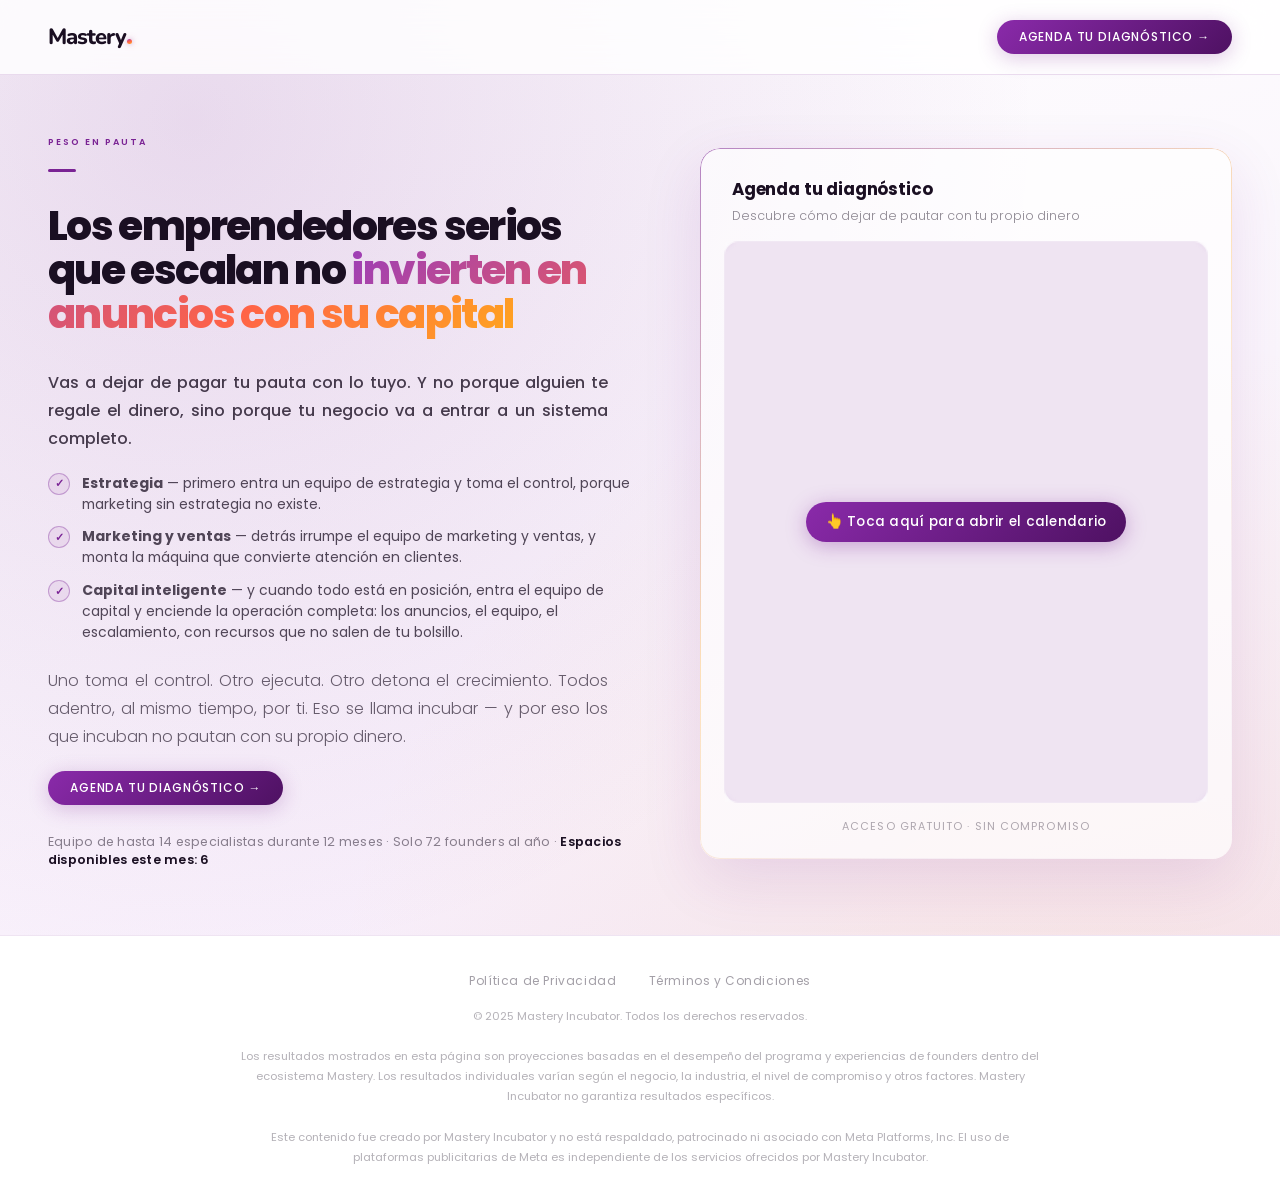
==== index.html @ 6417e8e3 "Update index.html" ====
<!DOCTYPE html>
<html lang="es">
<head>
<meta charset="UTF-8">
<meta name="viewport" content="width=device-width, initial-scale=1.0">
<title>Mastery — Peso en Pauta</title>
     <!-- Google tag (gtag.js) -->
<script async src="https://www.googletagmanager.com/gtag/js?id=G-36HXTD6HX4"></script>
<script>
  window.dataLayer = window.dataLayer || [];
  function gtag(){dataLayer.push(arguments);}
  gtag('js', new Date());

  gtag('config', 'G-36HXTD6HX4');
</script>
<link href="https://fonts.googleapis.com/css2?family=Nunito:wght@800;900&family=Poppins:wght@300;400;500;600;700;800&display=swap" rel="stylesheet">

<!-- ══════════════════════════════════════
     META PIXEL — solo instalado, SIN eventos en código.
     Todos los eventos (PageView, ViewContent, Subscribe, Lead)
     se configuran manualmente en Events Manager.
══════════════════════════════════════ -->
<script>
!function(f,b,e,v,n,t,s){if(f.fbq)return;n=f.fbq=function(){n.callMethod?
n.callMethod.apply(n,arguments):n.queue.push(arguments)};if(!f._fbq)f._fbq=n;
n.push=n;n.loaded=!0;n.version='2.0';n.queue=[];t=b.createElement(e);t.async=!0;
t.src=v;s=b.getElementsByTagName(e)[0];s.parentNode.insertBefore(t,s)}(window,
document,'script','https://connect.facebook.net/en_US/fbevents.js');
fbq('init', '1903630753673137');
// Sin eventos disparados desde código — se configuran manualmente en Events Manager
</script>
<!-- FIN META PIXEL -->

<style>
* { box-sizing: border-box; margin: 0; padding: 0; }

:root {
  --dark:   #1a0f22;
  --orchid: #7A2394;
  --orchid-hi: #9b3eb8;
  --amber:  #FFA51F;
  --tomato: #FF6347;
  --white:  #ffffff;
}

html { scroll-behavior: smooth; }

body {
  font-family: 'Poppins', -apple-system, Arial, sans-serif;
  background:
    radial-gradient(ellipse at 15% 10%, rgba(122,35,148,0.16) 0%, transparent 55%),
    radial-gradient(ellipse at 85% 90%, rgba(255,165,31,0.10) 0%, transparent 50%),
    linear-gradient(165deg, #ffffff 0%, #faf5fc 45%, #f3e3f8 100%);
  color: var(--dark);
  min-height: 100vh;
  overflow-x: hidden;
}

/* ── LOGO ── */
.logo {
  display: inline-flex; align-items: baseline;
  font-family: 'Nunito', 'Arial Black', sans-serif;
  font-weight: 800; font-size: 22px; letter-spacing: -0.045em;
  color: var(--dark); text-decoration: none; line-height: 1;
}
.logo-dot {
  display: inline-block; width: 5px; height: 5px; border-radius: 50%;
  background: linear-gradient(160deg, var(--orchid-hi) 0%, var(--tomato) 50%, var(--amber) 100%);
  margin-left: 1px; margin-bottom: 2px; flex-shrink: 0;
  box-shadow: 0 0 5px rgba(122,35,148,0.4), 0 0 10px rgba(255,99,71,0.2);
}

/* ── NAV ── */
.nav {
  position: fixed; top: 0; left: 0; right: 0; z-index: 100;
  display: flex; justify-content: space-between; align-items: center;
  padding: 1.25rem 3rem;
  background: rgba(255,255,255,0.82);
  backdrop-filter: blur(24px); -webkit-backdrop-filter: blur(24px);
  border-bottom: 0.5px solid rgba(122,35,148,0.15);
}
.nav-cta {
  font-size: 12px; font-weight: 500; letter-spacing: 0.07em;
  text-transform: uppercase; color: white; text-decoration: none;
  background: linear-gradient(135deg, #8a2aaa, #4e1162);
  padding: 8px 22px; border-radius: 20px; transition: all 0.3s ease;
  box-shadow: 0 4px 20px rgba(122,35,148,0.25); white-space: nowrap;
}
.nav-cta:hover { transform: translateY(-1px); box-shadow: 0 8px 30px rgba(122,35,148,0.4); }

/* ── MAIN SPLIT ── */
main {
  min-height: 100vh;
  display: flex; align-items: center;
  padding: 8.5rem 3rem 4rem;
}
.split {
  max-width: 1240px; margin: 0 auto; width: 100%;
  display: grid; grid-template-columns: 1.05fr 0.95fr; gap: 4rem; align-items: center;
}

/* ── TYPE ── */
.eyebrow {
  font-size: 9px; font-weight: 600; letter-spacing: 0.22em;
  text-transform: uppercase; color: var(--orchid); margin-bottom: 1.25rem;
}
.accent-line { width: 28px; height: 3px; background: var(--orchid); border-radius: 2px; margin-bottom: 2rem; }
.headline-split {
  font-family: 'Poppins', sans-serif;
  font-size: clamp(1.9rem, 3.2vw, 3.2rem); font-weight: 800;
  line-height: 1.08; letter-spacing: -0.04em; margin-bottom: 2rem;
  color: var(--dark);
}
.grad-text {
  background: linear-gradient(135deg, var(--orchid-hi), var(--tomato) 60%, var(--amber));
  -webkit-background-clip: text; -webkit-text-fill-color: transparent; background-clip: text;
}

/* ── POEMA ── */
.subtext {
  font-size: 1rem; font-weight: 300; line-height: 1.75; max-width: 560px;
  color: rgba(26,15,34,0.65); margin-bottom: 1.25rem;
  text-align: justify; text-justify: inter-word;
}

/* ── CHECK LIST ── */
.check-row { display: flex; align-items: flex-start; gap: 12px; margin-bottom: 12px; font-size: 0.87rem; line-height: 1.5; color: rgba(26,15,34,0.75); }
.check-icon {
  width: 22px; height: 22px; border-radius: 50%; flex-shrink: 0;
  border: 1.5px solid rgba(122,35,148,0.35); color: var(--orchid);
  display: flex; align-items: center; justify-content: center;
  font-size: 11px; font-weight: 700; background: rgba(122,35,148,0.07);
}
.checks { margin-bottom: 1.5rem; }

.scarcity {
  display: inline-block; margin-top: 0.5rem;
  font-size: 0.78rem; color: rgba(26,15,34,0.5); letter-spacing: 0.02em;
}
.scarcity strong { color: var(--dark); font-weight: 600; }

/* ── CALENDAR CARD ── */
.calendar-col { position: relative; }
.calendar-card {
  position: relative; border-radius: 20px; padding: 1.5rem;
  background: rgba(255,255,255,0.65); overflow: hidden;
  box-shadow: 0 20px 60px rgba(122,35,148,0.12);
}
.calendar-card::before {
  content: ''; position: absolute; inset: 0; border-radius: 20px; padding: 1px;
  background: linear-gradient(140deg, rgba(122,35,148,0.55) 0%, rgba(255,165,31,0.3) 45%, rgba(122,35,148,0.05) 75%, transparent 100%);
  -webkit-mask: linear-gradient(#fff 0 0) content-box, linear-gradient(#fff 0 0);
  mask: linear-gradient(#fff 0 0) content-box, linear-gradient(#fff 0 0);
  -webkit-mask-composite: xor; mask-composite: exclude; pointer-events: none;
}
.calendar-head { padding: 0.25rem 0.5rem 1rem; }
.calendar-title { font-size: 1.05rem; font-weight: 700; letter-spacing: -0.01em; margin-bottom: 0.3rem; color: var(--dark); }
.calendar-sub { font-size: 0.78rem; font-weight: 300; color: rgba(26,15,34,0.5); }
.calendar-embed {
  background: #ffffff; border-radius: 14px; overflow: hidden; min-height: 560px;
  position: relative; border: 1px solid rgba(122,35,148,0.1);
}
.calendar-embed iframe { display: block; width: 100%; min-height: 560px; border: none; }
.calendar-overlay {
  position: absolute; inset: 0; z-index: 5; cursor: pointer;
  background: rgba(122,35,148,0.12); backdrop-filter: blur(2px);
  display: flex; align-items: center; justify-content: center; text-align: center; padding: 2rem;
  transition: opacity 0.3s ease;
}
.calendar-overlay span {
  color: #fff; font-size: 0.85rem; font-weight: 500; letter-spacing: 0.02em;
  background: linear-gradient(135deg, #8a2aaa, #4e1162); padding: 10px 20px; border-radius: 20px;
  box-shadow: 0 4px 20px rgba(122,35,148,0.35);
}
.calendar-fine {
  text-align: center; font-size: 0.68rem; letter-spacing: 0.1em; text-transform: uppercase;
  color: rgba(26,15,34,0.35); margin-top: 1rem;
}

/* ── REVEAL-IN ── */
@keyframes fadeUp { from{opacity:0;transform:translateY(28px)} to{opacity:1;transform:translateY(0)} }
.hero-el { opacity:0; animation: fadeUp 0.8s ease forwards; }
.hero-el:nth-child(1){animation-delay:0.15s}
.hero-el:nth-child(2){animation-delay:0.28s}
.hero-el:nth-child(3){animation-delay:0.4s}
.calendar-col { opacity:0; animation: fadeUp 0.9s ease forwards; animation-delay: 0.5s; }

/* ── FOOTER ── */
.footer { background: #ffffff; padding: 2.25rem 3rem; border-top: 0.5px solid rgba(122,35,148,0.12); }
.footer-links { display: flex; justify-content: center; gap: 2rem; margin-bottom: 1rem; flex-wrap: wrap; }
.footer-links a { font-size: 0.75rem; color: rgba(26,15,34,0.4); text-decoration: none; letter-spacing: 0.05em; }
.footer-links a:hover { color: rgba(26,15,34,0.7); }
.footer-text { max-width: 800px; margin: 0 auto; font-size: 0.7rem; line-height: 1.8; color: rgba(26,15,34,0.32); text-align: center; }

/* ── RESPONSIVE ── */
@media (max-width: 980px) {
  .split { grid-template-columns: 1fr; gap: 2.5rem; }
  main { padding: 7rem 1.5rem 3rem; }
}
@media (max-width: 480px) {
  .nav { padding: 1rem 1.25rem; }
  .nav-cta { font-size: 11px; padding: 7px 14px; }
  .calendar-card { padding: 1rem; }
  .calendar-embed, .calendar-embed iframe { min-height: 620px; }
  .footer { padding: 2rem 1.25rem; }
}
</style>
</head>
<body>

<!-- ══════════════════════════════════════
     DETECTOR DE NAVEGADOR INTERNO (Facebook/Instagram)
══════════════════════════════════════ -->
<script>
(function () {
  var ua = navigator.userAgent || navigator.vendor || window.opera || '';
  var esNavegadorInterno = /FBAN|FBAV|Instagram|FB_IAB|FBIOS|Line\//i.test(ua);
  if (!esNavegadorInterno) return;

  var esAndroid = /Android/i.test(ua);
  var yaIntento = /forcedBrowser=1/.test(window.location.search);

  if (esAndroid && !yaIntento) {
    var destino = window.location.href + (window.location.href.indexOf('?') > -1 ? '&' : '?') + 'forcedBrowser=1';
    var intentUrl = 'intent://' + destino.replace(/^https?:\/\//, '') + '#Intent;scheme=https;package=com.android.chrome;end';
    window.location.href = intentUrl;
    return;
  }

  var banner = document.createElement('div');
  banner.style.cssText = 'position:fixed;top:0;left:0;right:0;z-index:99999;background:linear-gradient(135deg,#8a2aaa,#4e1162);color:#fff;font-family:Poppins,Arial,sans-serif;font-size:12.5px;padding:10px 16px;text-align:center;box-shadow:0 2px 10px rgba(0,0,0,0.3);';
  banner.innerHTML = '⚠️ Para agendar sin problemas, toca <strong>⋮ / ⋯</strong> arriba y elige <strong>"Abrir en el navegador"</strong>&nbsp;&nbsp;<span style="cursor:pointer;opacity:0.85;" onclick="this.parentElement.remove(); document.querySelector(\'.nav\').style.top=\'0\';">✕</span>';
  document.body.insertBefore(banner, document.body.firstChild);

  var nav = document.querySelector('.nav');
  if (nav) nav.style.top = '40px';
})();
</script>

<!-- NAV -->
<nav class="nav">
  <a class="logo" href="#"><span>Mastery</span><span class="logo-dot"></span></a>
  <a href="#calendario" class="nav-cta">Agenda tu diagnóstico →</a>
</nav>

<!-- SECCIÓN ÚNICA: HERO + CALENDARIO -->
<main>
  <div class="split">

    <!-- COLUMNA IZQUIERDA: COPY -->
    <div class="content-col">
      <div class="eyebrow hero-el">Peso en pauta</div>
      <div class="accent-line hero-el"></div>
      <h1 class="headline-split hero-el">Los emprendedores serios que escalan no <span class="grad-text">invierten en anuncios con su capital</span></h1>

      <p class="subtext hero-el" style="font-weight:500; color:rgba(26,15,34,0.8);">Vas a dejar de pagar tu pauta con lo tuyo. Y no porque alguien te regale el dinero, sino porque tu negocio va a entrar a un sistema completo.</p>

      <div class="checks hero-el">
        <div class="check-row"><span class="check-icon">✓</span><span><strong>Estrategia</strong> — primero entra un equipo de estrategia y toma el control, porque marketing sin estrategia no existe.</span></div>
        <div class="check-row"><span class="check-icon">✓</span><span><strong>Marketing y ventas</strong> — detrás irrumpe el equipo de marketing y ventas, y monta la máquina que convierte atención en clientes.</span></div>
        <div class="check-row"><span class="check-icon">✓</span><span><strong>Capital inteligente</strong> — y cuando todo está en posición, entra el equipo de capital y enciende la operación completa: los anuncios, el equipo, el escalamiento, con recursos que no salen de tu bolsillo.</span></div>
      </div>

      <p class="subtext hero-el">Uno toma el control. Otro ejecuta. Otro detona el crecimiento. Todos adentro, al mismo tiempo, por ti. Eso se llama incubar — y por eso los que incuban no pautan con su propio dinero.</p>

      <a href="#calendario" class="nav-cta hero-el" style="display:inline-block; margin-bottom:1.25rem;">Agenda tu diagnóstico →</a>

      <div class="scarcity hero-el">Equipo de hasta 14 especialistas durante 12 meses · Solo 72 founders al año · <strong>Espacios disponibles este mes: 6</strong></div>
    </div>

    <!-- COLUMNA DERECHA: CALENDARIO -->
    <div class="calendar-col" id="calendario">
      <div class="calendar-card">
        <div class="calendar-head">
          <div class="calendar-title">Agenda tu diagnóstico</div>
          <div class="calendar-sub">Descubre cómo dejar de pautar con tu propio dinero</div>
        </div>
        <div class="calendar-embed">
          <div class="calendar-overlay" id="calendarOverlay"><span>👆 Toca aquí para abrir el calendario</span></div>
          <iframe src="https://api.leadconnectorhq.com/widget/booking/lE5guBdGXg5oZNKlKvb8" style="width: 100%;border:none;overflow: hidden;" scrolling="no" id="lE5guBdGXg5oZNKlKvb8_1784566352165"></iframe>
        </div>
        <div class="calendar-fine">Acceso gratuito · Sin compromiso</div>
      </div>
    </div>

  </div>
</main>

<!-- FOOTER LEGAL -->
<footer class="footer">
  <div class="footer-links">
    <a href="https://www.incmastery.com" target="_blank">Política de Privacidad</a>
    <a href="https://www.incmastery.com" target="_blank">Términos y Condiciones</a>
  </div>
  <div class="footer-text">
    <p>© 2025 Mastery Incubator. Todos los derechos reservados.</p><br>
    <p>Los resultados mostrados en esta página son proyecciones basadas en el desempeño del programa y experiencias de founders dentro del ecosistema Mastery. Los resultados individuales varían según el negocio, la industria, el nivel de compromiso y otros factores. Mastery Incubator no garantiza resultados específicos.</p><br>
    <p>Este contenido fue creado por Mastery Incubator y no está respaldado, patrocinado ni asociado con Meta Platforms, Inc. El uso de plataformas publicitarias de Meta es independiente de los servicios ofrecidos por Mastery Incubator.</p>
  </div>
</footer>

<script src="https://link.msgsndr.com/js/form_embed.js" type="text/javascript"></script>

<!-- ══════════════════════════════════════
     URL → #calendario-tocado AL TOCAR EL OVERLAY
     Blindado contra doble disparo — el overlay se desactiva
     de inmediato y desaparece tras el primer toque, dejando
     el calendario 100% usable con normalidad.
══════════════════════════════════════ -->
<script>
(function () {
  var overlay = document.getElementById('calendarOverlay');
  var yaDisparado = false;

  overlay.addEventListener('click', function () {
    if (yaDisparado) return;
    yaDisparado = true;

    overlay.style.pointerEvents = 'none';
    history.pushState(null, '', window.location.pathname + window.location.search + '#calendario-tocado');

    overlay.style.opacity = '0';
    setTimeout(function () { overlay.remove(); }, 250);
  });
})();
</script>

</body>
</html>
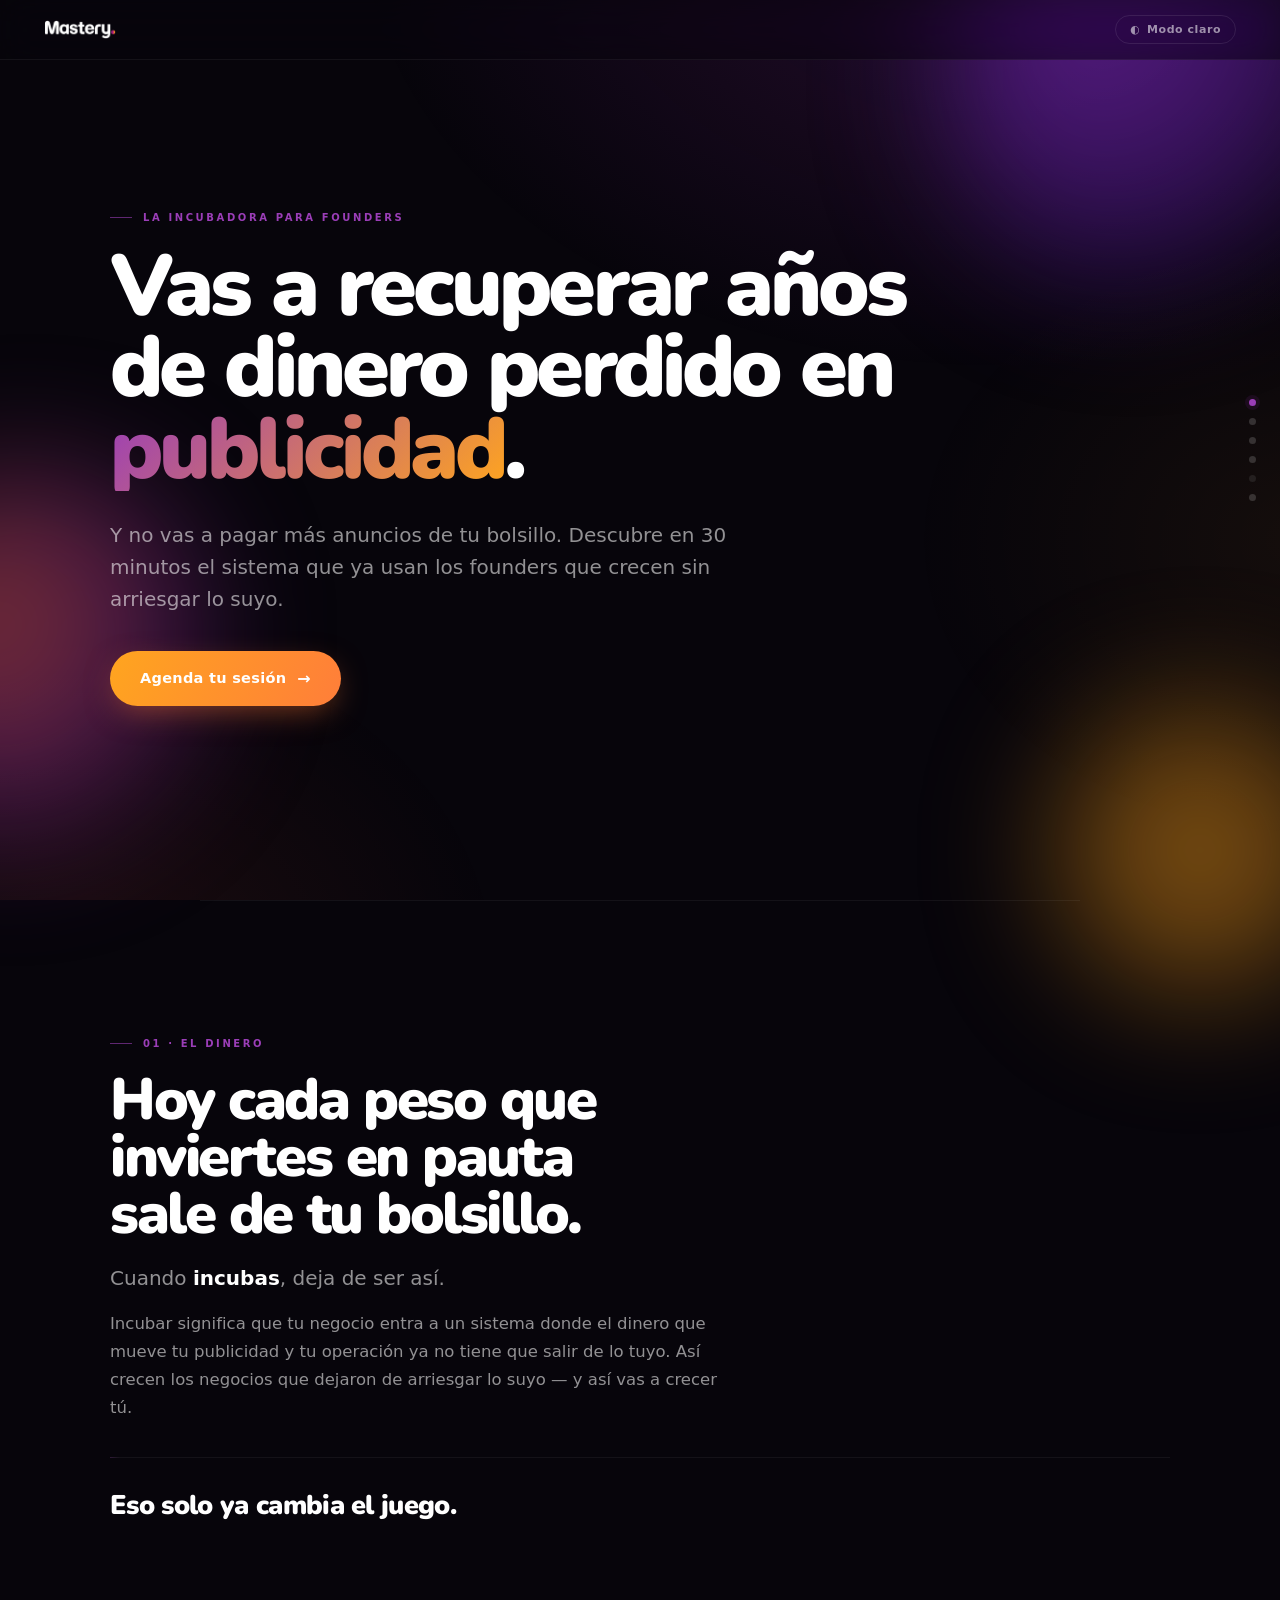
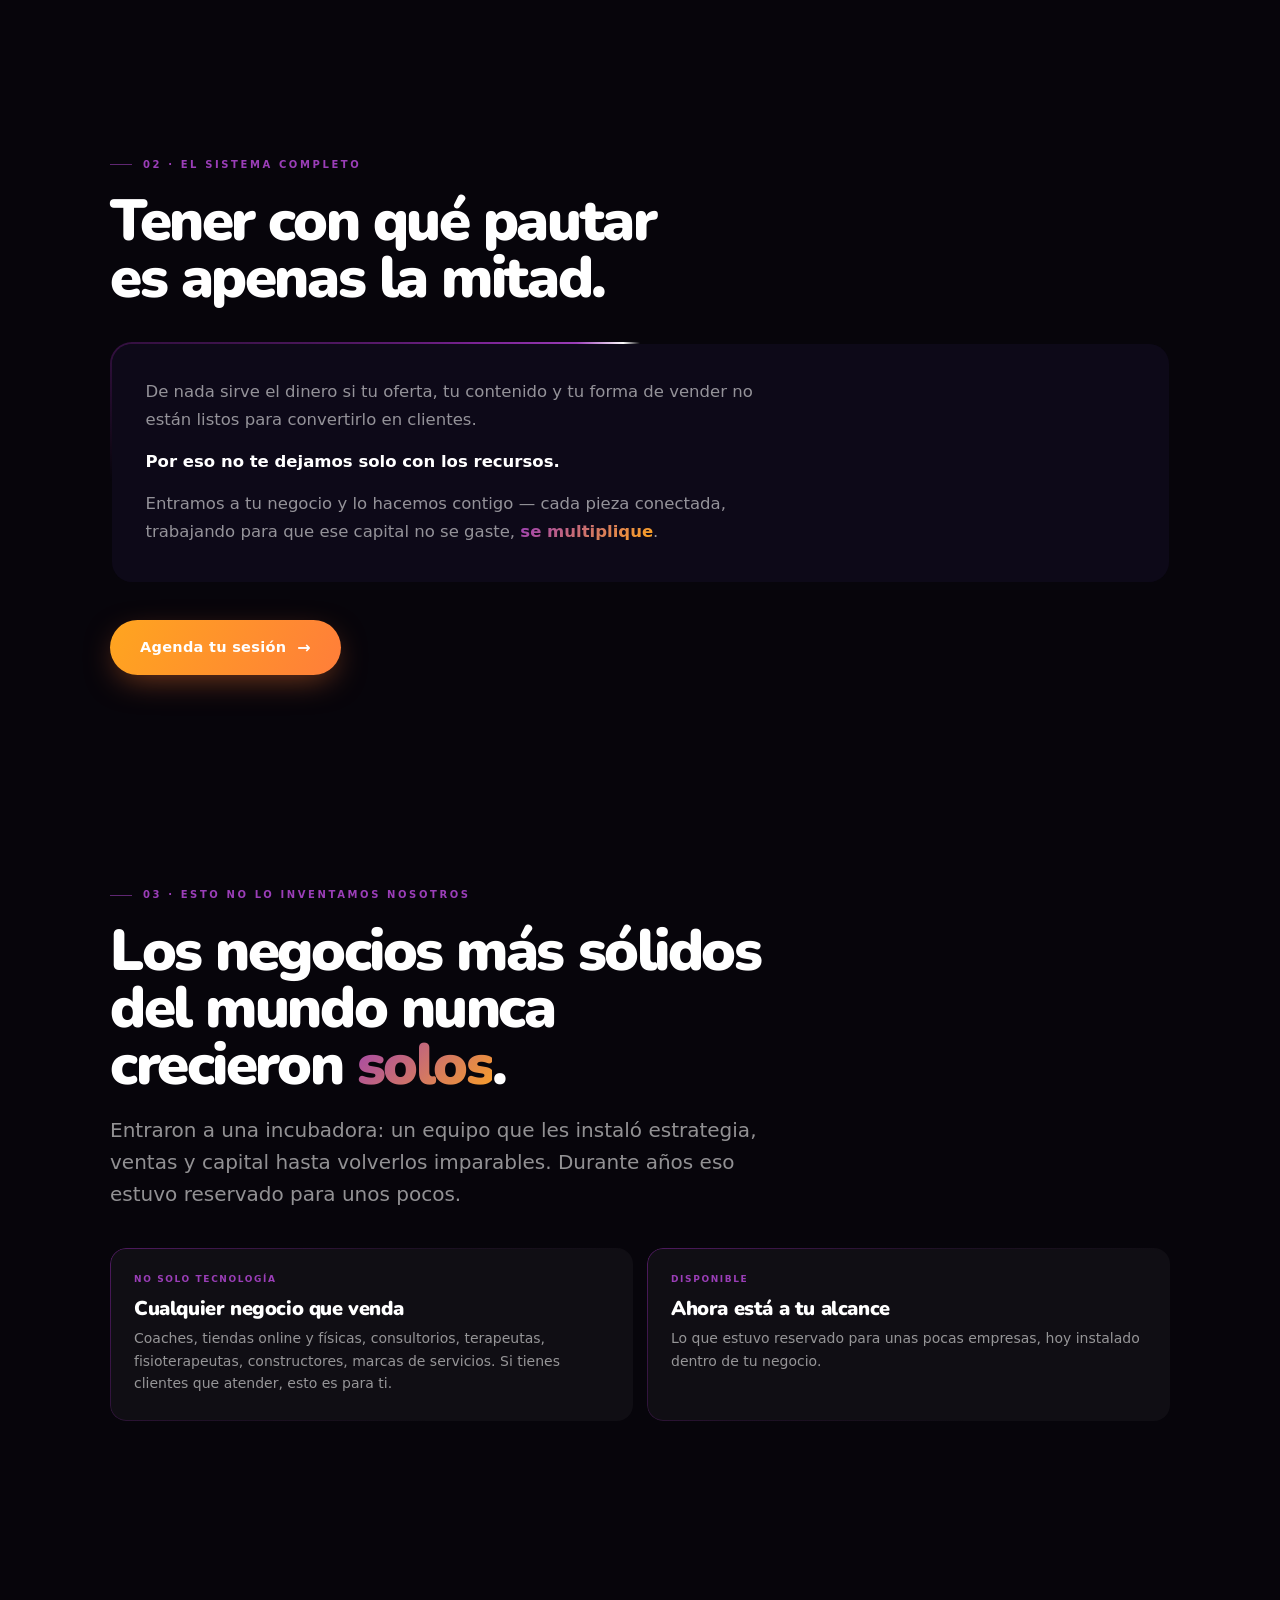
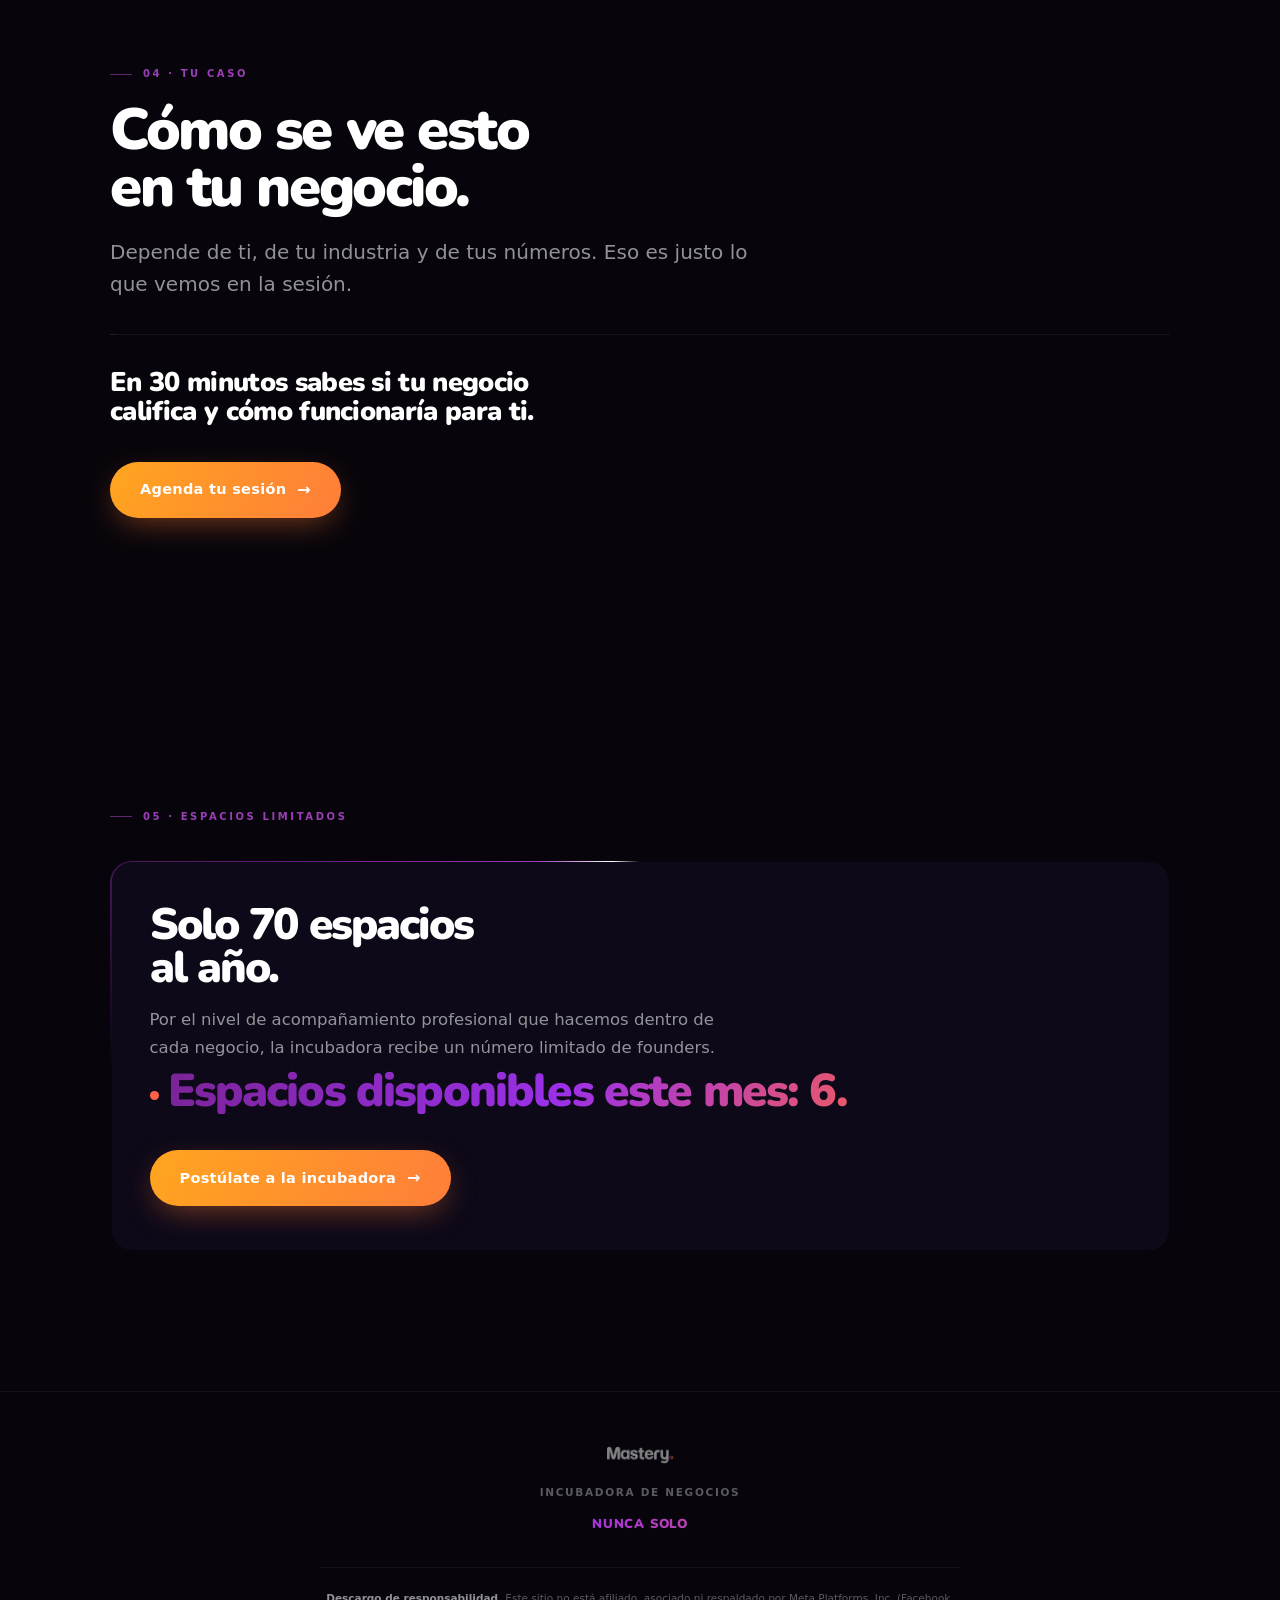
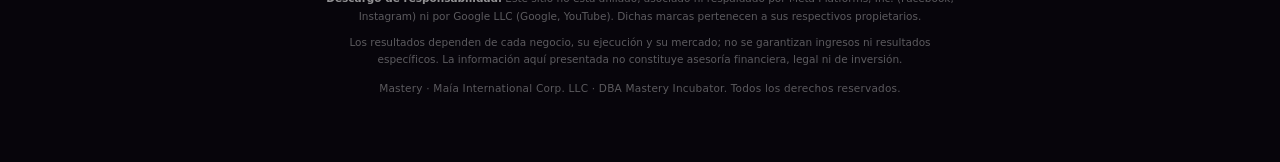
==== commit 6bd3a801: "Update index.html" ====
--- a/index.html
+++ b/index.html
@@ -1,24 +1,24 @@
 <!DOCTYPE html>
-<html lang="es">
+<html lang="es" data-theme="dark">
 <head>
 <meta charset="UTF-8">
 <meta name="viewport" content="width=device-width, initial-scale=1.0">
-<title>Mastery — Peso en Pauta</title>
-     <!-- Google tag (gtag.js) -->
+<title>Mastery · Incubadora</title>
+
+<!-- Google tag (gtag.js) -->
 <script async src="https://www.googletagmanager.com/gtag/js?id=G-36HXTD6HX4"></script>
 <script>
   window.dataLayer = window.dataLayer || [];
   function gtag(){dataLayer.push(arguments);}
   gtag('js', new Date());
-
   gtag('config', 'G-36HXTD6HX4');
 </script>
-<link href="https://fonts.googleapis.com/css2?family=Nunito:wght@800;900&family=Poppins:wght@300;400;500;600;700;800&display=swap" rel="stylesheet">
 
 <!-- ══════════════════════════════════════
-     META PIXEL — solo instalado, SIN eventos en código.
-     Todos los eventos (PageView, ViewContent, Subscribe, Lead)
-     se configuran manualmente en Events Manager.
+     META PIXEL — 2 eventos únicamente:
+     1) PageView al cargar la página (aquí abajo)
+     2) Lead al hacer clic en cualquier botón CTA
+        (se dispara más abajo, junto a los botones)
 ══════════════════════════════════════ -->
 <script>
 !function(f,b,e,v,n,t,s){if(f.fbq)return;n=f.fbq=function(){n.callMethod?
@@ -27,300 +27,432 @@
 t.src=v;s=b.getElementsByTagName(e)[0];s.parentNode.insertBefore(t,s)}(window,
 document,'script','https://connect.facebook.net/en_US/fbevents.js');
 fbq('init', '1903630753673137');
-// Sin eventos disparados desde código — se configuran manualmente en Events Manager
+fbq('track', 'PageView');
 </script>
 <!-- FIN META PIXEL -->
-
 <style>
-* { box-sizing: border-box; margin: 0; padding: 0; }
-
-:root {
-  --dark:   #1a0f22;
-  --orchid: #7A2394;
-  --orchid-hi: #9b3eb8;
-  --amber:  #FFA51F;
-  --tomato: #FF6347;
-  --white:  #ffffff;
-}
-
-html { scroll-behavior: smooth; }
-
-body {
-  font-family: 'Poppins', -apple-system, Arial, sans-serif;
+@font-face{font-family:'Nunito';font-weight:900;font-display:swap;src:url([data-uri]) format('woff2');}
+@font-face{font-family:'Nunito';font-weight:800;font-display:swap;src:url([data-uri]) format('woff2');}
+
+:root{
+  --orchid:#7A2394;
+  --orchid-hi:#9b3eb8;
+  --amber:#FFA51F;
+  --tomato:#FF6347;
+  --gradtext:linear-gradient(135deg,var(--orchid-hi),var(--amber));
+  --gradfull:linear-gradient(115deg,#7A2394 0%,#9B30E8 42%,#FF6347 80%,#FFA51F 100%);
+}
+html[data-theme="dark"]{
+  --bg:#07050b;
+  --bg-soft:#0d0918;
+  --card:rgba(255,255,255,.04);
+  --card-hi:rgba(255,255,255,.07);
+  --line:rgba(255,255,255,.09);
+  --line-soft:rgba(255,255,255,.055);
+  --tx:#ffffff;
+  --tx-2:rgba(255,255,255,.56);
+  --tx-3:rgba(255,255,255,.34);
+  --accent:var(--orchid-hi);
+  --rail:rgba(255,255,255,.16);
+  --cardborder:linear-gradient(140deg,rgba(122,35,148,.6) 0%,rgba(122,35,148,.15) 40%,transparent 72%);
+}
+html[data-theme="light"]{
+  --bg:#F7F7F5;
+  --bg-soft:#FFFFFF;
+  --card:rgba(255,255,255,.78);
+  --card-hi:#ffffff;
+  --line:rgba(20,10,28,.10);
+  --line-soft:rgba(20,10,28,.06);
+  --tx:#141019;
+  --tx-2:#57505f;
+  --tx-3:#8f8896;
+  --accent:#7A2394;
+  --rail:rgba(20,10,28,.18);
+  --cardborder:linear-gradient(140deg,rgba(122,35,148,.45) 0%,rgba(122,35,148,.12) 42%,transparent 72%);
+}
+*{box-sizing:border-box;margin:0;padding:0;-webkit-font-smoothing:antialiased}
+html{scroll-behavior:smooth}
+body{
+  background:var(--bg);color:var(--tx);
+  font-family:-apple-system,BlinkMacSystemFont,"SF Pro Display","SF Pro Text","Helvetica Neue",system-ui,sans-serif;
+  font-weight:400;line-height:1.6;overflow-x:hidden;
+  transition:background .55s ease,color .55s ease;
+}
+/* layered ambient backgrounds — never flat */
+body::before{
+  content:"";position:fixed;inset:0;z-index:0;pointer-events:none;transition:opacity .55s ease;
+}
+html[data-theme="dark"] body::before{
   background:
-    radial-gradient(ellipse at 15% 10%, rgba(122,35,148,0.16) 0%, transparent 55%),
-    radial-gradient(ellipse at 85% 90%, rgba(255,165,31,0.10) 0%, transparent 50%),
-    linear-gradient(165deg, #ffffff 0%, #faf5fc 45%, #f3e3f8 100%);
-  color: var(--dark);
-  min-height: 100vh;
-  overflow-x: hidden;
-}
-
-/* ── LOGO ── */
-.logo {
-  display: inline-flex; align-items: baseline;
-  font-family: 'Nunito', 'Arial Black', sans-serif;
-  font-weight: 800; font-size: 22px; letter-spacing: -0.045em;
-  color: var(--dark); text-decoration: none; line-height: 1;
-}
-.logo-dot {
-  display: inline-block; width: 5px; height: 5px; border-radius: 50%;
-  background: linear-gradient(160deg, var(--orchid-hi) 0%, var(--tomato) 50%, var(--amber) 100%);
-  margin-left: 1px; margin-bottom: 2px; flex-shrink: 0;
-  box-shadow: 0 0 5px rgba(122,35,148,0.4), 0 0 10px rgba(255,99,71,0.2);
-}
-
-/* ── NAV ── */
-.nav {
-  position: fixed; top: 0; left: 0; right: 0; z-index: 100;
-  display: flex; justify-content: space-between; align-items: center;
-  padding: 1.25rem 3rem;
-  background: rgba(255,255,255,0.82);
-  backdrop-filter: blur(24px); -webkit-backdrop-filter: blur(24px);
-  border-bottom: 0.5px solid rgba(122,35,148,0.15);
-}
-.nav-cta {
-  font-size: 12px; font-weight: 500; letter-spacing: 0.07em;
-  text-transform: uppercase; color: white; text-decoration: none;
-  background: linear-gradient(135deg, #8a2aaa, #4e1162);
-  padding: 8px 22px; border-radius: 20px; transition: all 0.3s ease;
-  box-shadow: 0 4px 20px rgba(122,35,148,0.25); white-space: nowrap;
-}
-.nav-cta:hover { transform: translateY(-1px); box-shadow: 0 8px 30px rgba(122,35,148,0.4); }
-
-/* ── MAIN SPLIT ── */
-main {
-  min-height: 100vh;
-  display: flex; align-items: center;
-  padding: 8.5rem 3rem 4rem;
-}
-.split {
-  max-width: 1240px; margin: 0 auto; width: 100%;
-  display: grid; grid-template-columns: 1.05fr 0.95fr; gap: 4rem; align-items: center;
-}
-
-/* ── TYPE ── */
-.eyebrow {
-  font-size: 9px; font-weight: 600; letter-spacing: 0.22em;
-  text-transform: uppercase; color: var(--orchid); margin-bottom: 1.25rem;
-}
-.accent-line { width: 28px; height: 3px; background: var(--orchid); border-radius: 2px; margin-bottom: 2rem; }
-.headline-split {
-  font-family: 'Poppins', sans-serif;
-  font-size: clamp(1.9rem, 3.2vw, 3.2rem); font-weight: 800;
-  line-height: 1.08; letter-spacing: -0.04em; margin-bottom: 2rem;
-  color: var(--dark);
-}
-.grad-text {
-  background: linear-gradient(135deg, var(--orchid-hi), var(--tomato) 60%, var(--amber));
-  -webkit-background-clip: text; -webkit-text-fill-color: transparent; background-clip: text;
-}
-
-/* ── POEMA ── */
-.subtext {
-  font-size: 1rem; font-weight: 300; line-height: 1.75; max-width: 560px;
-  color: rgba(26,15,34,0.65); margin-bottom: 1.25rem;
-  text-align: justify; text-justify: inter-word;
-}
-
-/* ── CHECK LIST ── */
-.check-row { display: flex; align-items: flex-start; gap: 12px; margin-bottom: 12px; font-size: 0.87rem; line-height: 1.5; color: rgba(26,15,34,0.75); }
-.check-icon {
-  width: 22px; height: 22px; border-radius: 50%; flex-shrink: 0;
-  border: 1.5px solid rgba(122,35,148,0.35); color: var(--orchid);
-  display: flex; align-items: center; justify-content: center;
-  font-size: 11px; font-weight: 700; background: rgba(122,35,148,0.07);
-}
-.checks { margin-bottom: 1.5rem; }
-
-.scarcity {
-  display: inline-block; margin-top: 0.5rem;
-  font-size: 0.78rem; color: rgba(26,15,34,0.5); letter-spacing: 0.02em;
-}
-.scarcity strong { color: var(--dark); font-weight: 600; }
-
-/* ── CALENDAR CARD ── */
-.calendar-col { position: relative; }
-.calendar-card {
-  position: relative; border-radius: 20px; padding: 1.5rem;
-  background: rgba(255,255,255,0.65); overflow: hidden;
-  box-shadow: 0 20px 60px rgba(122,35,148,0.12);
-}
-.calendar-card::before {
-  content: ''; position: absolute; inset: 0; border-radius: 20px; padding: 1px;
-  background: linear-gradient(140deg, rgba(122,35,148,0.55) 0%, rgba(255,165,31,0.3) 45%, rgba(122,35,148,0.05) 75%, transparent 100%);
-  -webkit-mask: linear-gradient(#fff 0 0) content-box, linear-gradient(#fff 0 0);
-  mask: linear-gradient(#fff 0 0) content-box, linear-gradient(#fff 0 0);
-  -webkit-mask-composite: xor; mask-composite: exclude; pointer-events: none;
-}
-.calendar-head { padding: 0.25rem 0.5rem 1rem; }
-.calendar-title { font-size: 1.05rem; font-weight: 700; letter-spacing: -0.01em; margin-bottom: 0.3rem; color: var(--dark); }
-.calendar-sub { font-size: 0.78rem; font-weight: 300; color: rgba(26,15,34,0.5); }
-.calendar-embed {
-  background: #ffffff; border-radius: 14px; overflow: hidden; min-height: 560px;
-  position: relative; border: 1px solid rgba(122,35,148,0.1);
-}
-.calendar-embed iframe { display: block; width: 100%; min-height: 560px; border: none; }
-.calendar-overlay {
-  position: absolute; inset: 0; z-index: 5; cursor: pointer;
-  background: rgba(122,35,148,0.12); backdrop-filter: blur(2px);
-  display: flex; align-items: center; justify-content: center; text-align: center; padding: 2rem;
-  transition: opacity 0.3s ease;
-}
-.calendar-overlay span {
-  color: #fff; font-size: 0.85rem; font-weight: 500; letter-spacing: 0.02em;
-  background: linear-gradient(135deg, #8a2aaa, #4e1162); padding: 10px 20px; border-radius: 20px;
-  box-shadow: 0 4px 20px rgba(122,35,148,0.35);
-}
-.calendar-fine {
-  text-align: center; font-size: 0.68rem; letter-spacing: 0.1em; text-transform: uppercase;
-  color: rgba(26,15,34,0.35); margin-top: 1rem;
-}
-
-/* ── REVEAL-IN ── */
-@keyframes fadeUp { from{opacity:0;transform:translateY(28px)} to{opacity:1;transform:translateY(0)} }
-.hero-el { opacity:0; animation: fadeUp 0.8s ease forwards; }
-.hero-el:nth-child(1){animation-delay:0.15s}
-.hero-el:nth-child(2){animation-delay:0.28s}
-.hero-el:nth-child(3){animation-delay:0.4s}
-.calendar-col { opacity:0; animation: fadeUp 0.9s ease forwards; animation-delay: 0.5s; }
-
-/* ── FOOTER ── */
-.footer { background: #ffffff; padding: 2.25rem 3rem; border-top: 0.5px solid rgba(122,35,148,0.12); }
-.footer-links { display: flex; justify-content: center; gap: 2rem; margin-bottom: 1rem; flex-wrap: wrap; }
-.footer-links a { font-size: 0.75rem; color: rgba(26,15,34,0.4); text-decoration: none; letter-spacing: 0.05em; }
-.footer-links a:hover { color: rgba(26,15,34,0.7); }
-.footer-text { max-width: 800px; margin: 0 auto; font-size: 0.7rem; line-height: 1.8; color: rgba(26,15,34,0.32); text-align: center; }
-
-/* ── RESPONSIVE ── */
-@media (max-width: 980px) {
-  .split { grid-template-columns: 1fr; gap: 2.5rem; }
-  main { padding: 7rem 1.5rem 3rem; }
-}
-@media (max-width: 480px) {
-  .nav { padding: 1rem 1.25rem; }
-  .nav-cta { font-size: 11px; padding: 7px 14px; }
-  .calendar-card { padding: 1rem; }
-  .calendar-embed, .calendar-embed iframe { min-height: 620px; }
-  .footer { padding: 2rem 1.25rem; }
-}
+    radial-gradient(1100px 760px at 78% -8%, rgba(122,35,148,.26), transparent 58%),
+    radial-gradient(760px 620px at 6% 108%, rgba(255,99,71,.09), transparent 56%),
+    radial-gradient(680px 520px at 102% 60%, rgba(255,165,31,.06), transparent 58%);
+}
+html[data-theme="light"] body::before{
+  background:
+    radial-gradient(1000px 680px at 82% -10%, rgba(122,35,148,.06), transparent 56%),
+    radial-gradient(720px 560px at 0% 108%, rgba(255,165,31,.05), transparent 56%);
+}
+/* mouse-parallax orbs */
+.orb{position:fixed;border-radius:50%;filter:blur(64px);z-index:0;pointer-events:none;opacity:0;transition:opacity .6s ease,transform .4s cubic-bezier(.2,.7,.2,1)}
+html[data-theme="dark"] .orb{opacity:.5}
+html[data-theme="light"] .orb{opacity:.14}
+.orb-a{width:440px;height:440px;background:radial-gradient(circle at 35% 35%,#9B30E8,#4A1789 55%,transparent 75%);top:-140px;right:-100px}
+.orb-b{width:380px;height:380px;background:radial-gradient(circle at 40% 40%,var(--tomato),var(--orchid) 55%,transparent 74%);top:52%;left:-160px}
+.orb-c{width:340px;height:340px;background:radial-gradient(circle at 50% 50%,var(--amber),#c47a12 48%,transparent 72%);bottom:-120px;right:-90px}
+
+/* ---------- chrome ---------- */
+.topbar{position:fixed;top:0;left:0;right:0;height:60px;z-index:80;display:flex;align-items:center;justify-content:space-between;
+  padding:0 clamp(18px,4vw,44px);border-bottom:1px solid var(--line-soft);
+  backdrop-filter:saturate(180%) blur(20px);-webkit-backdrop-filter:saturate(180%) blur(20px)}
+html[data-theme="dark"] .topbar{background:rgba(7,5,11,.6)}
+html[data-theme="light"] .topbar{background:rgba(247,247,245,.7)}
+.brand{display:flex;align-items:center;gap:13px}
+.brand img{height:19px;width:auto;display:block}
+.brand .div{width:1px;height:14px;background:var(--line)}
+.brand .who{font-size:10px;letter-spacing:.18em;text-transform:uppercase;color:var(--tx-3);font-weight:700}
+.tgl{border:1px solid var(--line);background:transparent;color:var(--tx-2);border-radius:100px;padding:7px 14px;font-size:11px;
+  letter-spacing:.05em;cursor:pointer;font-family:inherit;font-weight:600;display:flex;align-items:center;gap:7px;transition:.28s}
+.tgl:hover{color:var(--tx);border-color:var(--rail)}
+.progress{position:fixed;top:0;left:0;height:2px;z-index:90;width:0;background:var(--gradfull);border-radius:0 2px 2px 0;transition:width .12s linear}
+
+/* dot rail */
+.rail{position:fixed;right:24px;top:50%;transform:translateY(-50%);z-index:70;display:flex;flex-direction:column;gap:12px}
+.rail a{position:relative;width:7px;height:7px;border-radius:50%;background:var(--rail);opacity:.5;transition:.3s;display:block}
+.rail a:hover{opacity:1;transform:scale(1.35)}
+.rail a.on{opacity:1;background:var(--accent);box-shadow:0 0 0 4px rgba(122,35,148,.14)}
+.rail a span{position:absolute;right:18px;top:50%;transform:translateY(-50%) translateX(6px);white-space:nowrap;font-size:9.5px;
+  letter-spacing:.13em;text-transform:uppercase;color:var(--tx-3);opacity:0;pointer-events:none;transition:.3s;font-weight:700}
+.rail a:hover span{opacity:1;transform:translateY(-50%) translateX(0)}
+@media(max-width:900px){.rail{display:none}}
+@media(max-width:640px){
+  section{min-height:auto;padding:64px 20px 56px}
+  #s0{min-height:88svh;padding-top:88px}
+  h1{font-size:clamp(34px,11vw,50px);line-height:.98}
+  h2{font-size:clamp(26px,8.5vw,38px)}
+  .lead{font-size:16px;max-width:100%}
+  p{max-width:100%}
+  h1 br,h2 br{display:inline}
+  .g2,.g3{grid-template-columns:1fr;gap:12px}
+  .feat-in{padding:26px 22px 28px!important}
+  .cta{width:100%;justify-content:center;padding:16px 24px}
+  .topbar{height:54px;padding:0 16px}
+  .brand img{height:17px}
+  .cupos-num{font-size:clamp(24px,7vw,32px)}
+  .edge-wrap{padding:0 20px}
+  .scroll-cue{left:20px;bottom:26px}
+}
+
+/* ---------- layout ---------- */
+section{min-height:82svh;display:flex;align-items:center;padding:88px clamp(22px,7vw,120px) 72px;position:relative;z-index:2}
+#s0{min-height:100svh}
+.wrap{width:100%;max-width:1060px;margin:0 auto;position:relative}
+.kicker{font-size:10px;letter-spacing:.26em;text-transform:uppercase;font-weight:700;color:var(--accent);margin-bottom:20px;display:flex;align-items:center;gap:11px}
+.kicker::before{content:"";width:22px;height:1px;background:var(--accent);opacity:.6}
+
+/* Nunito heavy display — the volume */
+h1,h2,.display{font-family:'Nunito','Arial Black',sans-serif;font-weight:900}
+h1{font-size:clamp(42px,7.6vw,86px);line-height:.95;letter-spacing:-.045em}
+h2{font-size:clamp(30px,5vw,58px);line-height:.98;letter-spacing:-.042em;margin-bottom:20px}
+h3{font-family:'Nunito',sans-serif;font-weight:900;font-size:clamp(17px,1.9vw,20px);letter-spacing:-.02em;line-height:1.05;margin-bottom:8px}
+p{color:var(--tx-2);font-size:clamp(14.5px,1.35vw,16.5px);line-height:1.7;max-width:58ch;font-weight:400}
+.lead{font-size:clamp(16px,1.7vw,20px);color:var(--tx-2);line-height:1.6;max-width:52ch}
+strong{color:var(--tx);font-weight:600}
+.grad{background:var(--gradtext);-webkit-background-clip:text;background-clip:text;-webkit-text-fill-color:transparent;color:transparent}
+
+/* reveal */
+.rv{opacity:0;transform:translateY(28px);transition:opacity .8s cubic-bezier(.16,.84,.44,1),transform .8s cubic-bezier(.16,.84,.44,1)}
+.rv.in{opacity:1;transform:none}
+
+/* ---------- cards with masked gradient border + traveling beam ---------- */
+.grid{display:grid;gap:14px;margin-top:38px}
+.g2{grid-template-columns:1fr 1fr}
+.g3{grid-template-columns:1fr 1fr 1fr}
+@media(max-width:820px){.g2,.g3{grid-template-columns:1fr}}
+.ecard{position:relative;border-radius:16px;padding:24px 24px 26px;overflow:hidden;background:var(--card);
+  transition:transform .4s cubic-bezier(.16,.84,.44,1),box-shadow .4s ease,background .4s ease}
+html[data-theme="light"] .ecard{box-shadow:0 1px 2px rgba(20,10,28,.04),0 10px 30px -16px rgba(20,10,28,.16)}
+.ecard::before{content:"";position:absolute;inset:0;border-radius:16px;padding:1px;background:var(--cardborder);
+  -webkit-mask:linear-gradient(#fff 0 0) content-box,linear-gradient(#fff 0 0);mask:linear-gradient(#fff 0 0) content-box,linear-gradient(#fff 0 0);
+  -webkit-mask-composite:xor;mask-composite:exclude;pointer-events:none}
+.ecard .cbeam{position:absolute;top:0;left:-60%;width:55%;height:1px;pointer-events:none;
+  background:linear-gradient(90deg,transparent,rgba(255,255,255,.85),transparent)}
+html[data-theme="light"] .ecard .cbeam{background:linear-gradient(90deg,transparent,rgba(122,35,148,.55),transparent)}
+@keyframes cbeam{0%{left:-60%;opacity:0}10%{opacity:1}85%{opacity:1}100%{left:110%;opacity:0}}
+.ecard:nth-child(1) .cbeam{animation:cbeam 4.2s ease-in-out infinite 0s}
+.ecard:nth-child(2) .cbeam{animation:cbeam 4.2s ease-in-out infinite 1.4s}
+.ecard:nth-child(3) .cbeam{animation:cbeam 4.2s ease-in-out infinite 2.8s}
+.ecard:hover{transform:translateY(-6px);background:var(--card-hi)}
+html[data-theme="dark"] .ecard:hover{box-shadow:0 18px 44px rgba(0,0,0,.5)}
+html[data-theme="light"] .ecard:hover{box-shadow:0 16px 40px -12px rgba(20,10,28,.2)}
+.clabel{font-size:9px;font-weight:700;letter-spacing:.18em;text-transform:uppercase;color:var(--accent);margin-bottom:12px}
+.ecard p{font-size:14px;line-height:1.6;max-width:none}
+
+/* big featured card with rotating conic beam border */
+.feat{position:relative;border-radius:22px;padding:1.5px;overflow:hidden;isolation:isolate;margin-top:36px}
+.feat::before{content:"";position:absolute;inset:-130%;z-index:-2;
+  background:conic-gradient(from 0deg,transparent 0deg,transparent 268deg,var(--orchid) 306deg,var(--orchid-hi) 332deg,#ffffff 352deg,transparent 360deg);
+  animation:spin 7s linear infinite}
+.feat::after{content:"";position:absolute;inset:1.5px;border-radius:21px;z-index:-1;background:var(--bg-soft)}
+@keyframes spin{to{transform:rotate(1turn)}}
+.feat-in{border-radius:20px;padding:34px 34px 36px;background:var(--bg-soft);position:relative;z-index:1;overflow:hidden}
+.feat-in .fbeam{position:absolute;top:0;left:-55%;width:50%;height:1px;pointer-events:none;z-index:2;
+  background:linear-gradient(90deg,transparent,rgba(255,255,255,.9),transparent);animation:cbeam 4.6s ease-in-out infinite 0.6s}
+html[data-theme="light"] .feat-in .fbeam{background:linear-gradient(90deg,transparent,rgba(122,35,148,.5),transparent)}
+@media(prefers-reduced-motion:reduce){.feat::before{animation:none}}
+
+/* traveling pulse on dividers */
+.pulse{position:relative;height:1px;margin:34px 0;overflow:hidden;background:var(--line-soft)}
+.pulse::after{content:"";position:absolute;top:-2px;left:-90px;width:100px;height:5px;border-radius:3px;
+  background:linear-gradient(90deg,transparent,var(--orchid-hi),transparent);animation:prun 3.4s ease-in-out infinite}
+@keyframes prun{0%{left:-90px;opacity:0}12%{opacity:1}88%{opacity:1}100%{left:110%;opacity:0}}
+
+/* subtle full-width traveling beam between sections */
+.edge-wrap{max-width:1060px;margin:0 auto;padding:0 clamp(22px,7vw,120px);position:relative;z-index:2}
+.edge-beam{position:relative;height:1px;overflow:hidden;background:var(--line-soft)}
+.edge-beam::after{content:"";position:absolute;top:-1px;left:-30%;width:30%;height:3px;border-radius:3px;
+  background:linear-gradient(90deg,transparent,var(--orchid-hi),transparent);animation:erun 5s ease-in-out infinite}
+html[data-theme="dark"] .edge-beam::after{background:linear-gradient(90deg,transparent,rgba(255,255,255,.75),var(--orchid-hi),transparent)}
+@keyframes erun{0%{left:-30%;opacity:0}14%{opacity:1}86%{opacity:1}100%{left:110%;opacity:0}}
+
+/* CTA */
+.cta{display:inline-flex;align-items:center;gap:11px;padding:15px 30px;border-radius:100px;font-family:inherit;font-size:14.5px;
+  font-weight:600;letter-spacing:.02em;color:#fff;text-decoration:none;cursor:pointer;border:none;position:relative;overflow:hidden;
+  background:linear-gradient(115deg,#FFA51F 0%,#FF7A3C 55%,#FF6347 100%);background-size:200% 200%;animation:flow 5.5s ease infinite;
+  box-shadow:0 10px 32px -8px rgba(255,120,50,.5);transition:transform .3s cubic-bezier(.16,.84,.44,1),box-shadow .3s}
+@keyframes flow{0%,100%{background-position:0 50%}50%{background-position:100% 50%}}
+.cta:hover{transform:translateY(-2px);box-shadow:0 16px 42px -8px rgba(255,120,50,.68)}
+.cta .ar{font-size:16px;transition:transform .3s}
+.cta:hover .ar{transform:translateX(4px)}
+.cta-wrap{margin-top:36px}
+
+/* hero shimmer sweep across gradient word */
+.shimmer{position:relative;display:inline-block}
+.shimmer::after{content:"";position:absolute;inset:0;background:linear-gradient(105deg,transparent 38%,rgba(255,255,255,.5) 50%,transparent 62%);
+  background-size:220% 100%;-webkit-background-clip:text;background-clip:text;-webkit-text-fill-color:transparent;
+  animation:shim 4.5s ease-in-out infinite;pointer-events:none}
+@keyframes shim{0%{background-position:180% 0}40%,100%{background-position:-80% 0}}
+
+.punch{font-family:'Nunito',sans-serif;font-weight:900;letter-spacing:-.025em;font-size:clamp(19px,2.5vw,27px);color:var(--tx);line-height:1.06}
+.pill{display:inline-flex;align-items:center;gap:7px;border:1px solid var(--line);border-radius:100px;padding:6px 14px;font-size:11px;color:var(--tx-2);font-weight:600;letter-spacing:.02em}
+.pill i{width:5px;height:5px;border-radius:50%;background:var(--gradfull);font-style:normal}
+
+.scroll-cue{position:absolute;bottom:34px;left:clamp(22px,7vw,120px);display:flex;align-items:center;gap:10px;font-size:10px;letter-spacing:.2em;text-transform:uppercase;color:var(--tx-3);font-weight:700}
+.scroll-cue::after{content:"";width:32px;height:1px;background:var(--line);animation:sl 2.4s ease-in-out infinite}
+@keyframes sl{0%,100%{opacity:.3;transform:translateX(0)}50%{opacity:1;transform:translateX(7px)}}
+
+/* counter chip like the carousel */
+.cupos-num{font-family:'Nunito',sans-serif;font-weight:900;letter-spacing:-.04em;font-size:clamp(30px,5vw,46px);line-height:1;
+  background:var(--gradfull);-webkit-background-clip:text;background-clip:text;-webkit-text-fill-color:transparent;color:transparent;margin-top:6px}
+.cupos-dot{display:inline-block;width:9px;height:9px;border-radius:50%;background:var(--tomato);margin-right:9px;vertical-align:middle;
+  box-shadow:0 0 0 0 rgba(255,99,71,.5);animation:beat 2.2s ease-in-out infinite}
+@keyframes beat{0%,100%{box-shadow:0 0 0 0 rgba(255,99,71,.45)}50%{box-shadow:0 0 0 7px rgba(255,99,71,0)}}
+
+footer{padding:54px clamp(22px,7vw,120px) 64px;border-top:1px solid var(--line-soft);text-align:center;position:relative;z-index:2}
+footer img{height:18px;opacity:.5;margin-bottom:12px}
+footer .sub{font-size:10.5px;letter-spacing:.16em;text-transform:uppercase;color:var(--tx-3);font-weight:700;margin-bottom:14px}
+footer .slg{font-family:'Nunito',sans-serif;font-weight:900;font-size:13px;letter-spacing:.06em;
+  background:var(--gradfull);-webkit-background-clip:text;background-clip:text;-webkit-text-fill-color:transparent;color:transparent}
+.legal{max-width:640px;margin:32px auto 0;padding-top:22px;border-top:1px solid var(--line-soft)}
+.legal p{font-size:10.5px;line-height:1.65;color:var(--tx-3);max-width:100%;margin-bottom:9px}
+.legal strong{color:var(--tx-2);font-weight:600}
+.legal .legal-c{margin-bottom:0;margin-top:12px;letter-spacing:.02em}
 </style>
 </head>
 <body>
 
+<div class="progress" id="prog"></div>
+<div class="orb orb-a" data-depth="14"></div>
+<div class="orb orb-b" data-depth="22"></div>
+<div class="orb orb-c" data-depth="10"></div>
+
+<div class="topbar">
+  <div class="brand">
+    <img id="logoTop" alt="Mastery">
+  </div>
+  <button class="tgl" id="tglBtn"><span id="tglIcon">◐</span><span id="tglTx">Modo claro</span></button>
+</div>
+
+<nav class="rail" id="rail"></nav>
+
+<!-- 00 HERO -->
+<section id="s0" data-nav="Inicio">
+  <div class="wrap">
+    <div class="rv in">
+      <div class="kicker">La incubadora para founders</div>
+      <h1>Vas a recuperar años <br>de dinero perdido en <br><span class="grad shimmer" data-text="publicidad">publicidad</span>.</h1>
+      <p class="lead" style="margin-top:28px">Y no vas a pagar más anuncios de tu bolsillo. Descubre en 30 minutos el sistema que ya usan los founders que crecen sin arriesgar lo suyo.</p>
+      <div class="cta-wrap"><a href="#" class="cta js-cta" target="_blank" rel="noopener">Agenda tu sesión <span class="ar">→</span></a></div>
+    </div>
+  </div>
+</section>
+
+<div class="edge-wrap"><div class="edge-beam"></div></div>
+
+<!-- 01 EL DINERO -->
+<section id="s1" data-nav="El dinero">
+  <div class="wrap">
+    <div class="rv"><div class="kicker">01 · El dinero</div>
+    <h2>Hoy cada peso que <br>inviertes en pauta <br>sale de tu bolsillo.</h2></div>
+    <div class="rv">
+      <p class="lead" style="margin-bottom:16px">Cuando <strong>incubas</strong>, deja de ser así.</p>
+      <p>Incubar significa que tu negocio entra a un sistema donde el dinero que mueve tu publicidad y tu operación ya no tiene que salir de lo tuyo. Así crecen los negocios que dejaron de arriesgar lo suyo — y así vas a crecer tú.</p>
+      <div class="pulse"></div>
+      <div class="punch">Eso solo ya cambia el juego.</div>
+    </div>
+  </div>
+</section>
+
+<!-- 02 EL SISTEMA -->
+<section id="s2" data-nav="El sistema">
+  <div class="wrap">
+    <div class="rv"><div class="kicker">02 · El sistema completo</div>
+    <h2>Tener con qué pautar <br>es apenas la mitad.</h2></div>
+    <div class="rv">
+      <div class="feat">
+        <div class="feat-in"><div class="fbeam"></div>
+          <p style="max-width:60ch">De nada sirve el dinero si tu oferta, tu contenido y tu forma de vender no están listos para convertirlo en clientes.</p>
+          <p style="margin-top:14px;max-width:60ch"><strong>Por eso no te dejamos solo con los recursos.</strong></p>
+          <p style="margin-top:14px;max-width:60ch">Entramos a tu negocio y lo hacemos contigo — cada pieza conectada, trabajando para que ese capital no se gaste, <span class="grad" style="font-weight:600">se multiplique</span>.</p>
+        </div>
+      </div>
+    </div>
+    <div class="rv cta-wrap"><a href="#" class="cta js-cta" target="_blank" rel="noopener">Agenda tu sesión <span class="ar">→</span></a></div>
+  </div>
+</section>
+
+<!-- 03 ESTO NO LO INVENTAMOS -->
+<section id="s3" data-nav="Esto es serio">
+  <div class="wrap">
+    <div class="rv"><div class="kicker">03 · Esto no lo inventamos nosotros</div>
+    <h2>Los negocios más sólidos <br>del mundo nunca <br>crecieron <span class="grad">solos</span>.</h2></div>
+    <div class="rv"><p class="lead">Entraron a una incubadora: un equipo que les instaló estrategia, ventas y capital hasta volverlos imparables. Durante años eso estuvo reservado para unos pocos.</p></div>
+    <div class="grid g2">
+      <div class="ecard rv"><div class="cbeam"></div><div class="clabel">No solo tecnología</div><h3>Cualquier negocio que venda</h3><p>Coaches, tiendas online y físicas, consultorios, terapeutas, fisioterapeutas, constructores, marcas de servicios. Si tienes clientes que atender, esto es para ti.</p></div>
+      <div class="ecard rv"><div class="cbeam"></div><div class="clabel">Disponible</div><h3>Ahora está a tu alcance</h3><p>Lo que estuvo reservado para unas pocas empresas, hoy instalado dentro de tu negocio.</p></div>
+    </div>
+  </div>
+</section>
+
+<!-- 04 TU CASO -->
+<section id="s4" data-nav="Tu caso">
+  <div class="wrap">
+    <div class="rv"><div class="kicker">04 · Tu caso</div>
+    <h2>Cómo se ve esto <br>en tu negocio.</h2></div>
+    <div class="rv">
+      <p class="lead">Depende de ti, de tu industria y de tus números. Eso es justo lo que vemos en la sesión.</p>
+      <div class="pulse"></div>
+      <div class="punch">En 30 minutos sabes si tu negocio<br>califica y cómo funcionaría para ti.</div>
+    </div>
+    <div class="rv cta-wrap"><a href="#" class="cta js-cta" target="_blank" rel="noopener">Agenda tu sesión <span class="ar">→</span></a></div>
+  </div>
+</section>
+
+<!-- 05 CIERRE -->
+<section id="s5" data-nav="Postúlate">
+  <div class="wrap" id="postular">
+    <div class="rv"><div class="kicker">05 · Espacios limitados</div></div>
+    <div class="rv">
+      <div class="feat">
+        <div class="feat-in" style="padding:42px 38px 44px"><div class="fbeam"></div>
+          <h2 style="font-size:clamp(26px,4.2vw,44px);margin-bottom:16px">Solo 70 espacios<br>al año.</h2>
+          <p style="max-width:56ch">Por el nivel de acompañamiento profesional que hacemos dentro de cada negocio, la incubadora recibe un número limitado de founders.</p>
+          <div class="cupos-num"><span class="cupos-dot"></span>Espacios disponibles este mes: 6.</div>
+          <div class="cta-wrap"><a href="#" class="cta js-cta" target="_blank" rel="noopener">Postúlate a la incubadora <span class="ar">→</span></a></div>
+        </div>
+      </div>
+    </div>
+  </div>
+</section>
+
+<footer>
+  <img id="logoFoot" alt="Mastery">
+  <div class="sub">Incubadora de negocios</div>
+  <div class="slg">NUNCA SOLO</div>
+  <div class="legal">
+    <p><strong>Descargo de responsabilidad.</strong> Este sitio no está afiliado, asociado ni respaldado por Meta Platforms, Inc. (Facebook, Instagram) ni por Google LLC (Google, YouTube). Dichas marcas pertenecen a sus respectivos propietarios.</p>
+    <p>Los resultados dependen de cada negocio, su ejecución y su mercado; no se garantizan ingresos ni resultados específicos. La información aquí presentada no constituye asesoría financiera, legal ni de inversión.</p>
+    <p class="legal-c">Mastery · Maía International Corp. LLC · DBA Mastery Incubator. Todos los derechos reservados.</p>
+  </div>
+</footer>
+
+<script>
+const LOGO_DARK="[data-uri]";
+const LOGO_WHITE="[data-uri]";
+const root=document.documentElement;
+function setTheme(t){
+  root.setAttribute('data-theme',t);
+  const src=t==='dark'?LOGO_WHITE:LOGO_DARK;
+  document.getElementById('logoTop').src=src;
+  document.getElementById('logoFoot').src=src;
+  document.getElementById('tglTx').textContent=t==='dark'?'Modo claro':'Modo oscuro';
+  document.getElementById('tglIcon').textContent=t==='dark'?'◐':'◑';
+}
+setTheme('dark');
+document.getElementById('tglBtn').addEventListener('click',()=>setTheme(root.getAttribute('data-theme')==='dark'?'light':'dark'));
+
+/* rail */
+const secs=[...document.querySelectorAll('section')];
+const rail=document.getElementById('rail');
+secs.forEach(s=>{const a=document.createElement('a');a.href='#'+s.id;a.innerHTML='<span>'+s.dataset.nav+'</span>';rail.appendChild(a);});
+const dots=[...rail.children];
+function onScroll(){
+  const h=document.documentElement.scrollHeight-window.innerHeight;
+  document.getElementById('prog').style.width=(window.scrollY/h*100)+'%';
+  let idx=0;secs.forEach((s,i)=>{if(window.scrollY>=s.offsetTop-window.innerHeight*0.4)idx=i;});
+  dots.forEach((d,i)=>d.classList.toggle('on',i===idx));
+}
+window.addEventListener('scroll',onScroll,{passive:true});onScroll();
+
+/* reveal */
+const io=new IntersectionObserver(es=>{es.forEach(e=>{if(e.isIntersecting){e.target.classList.add('in');io.unobserve(e.target);}});},{threshold:.12});
+document.querySelectorAll('.rv').forEach((el,i)=>{el.style.transitionDelay=(i%4*70)+'ms';io.observe(el);});
+
+/* mouse parallax on orbs */
+const orbs=[...document.querySelectorAll('.orb')];
+let tx=0,ty=0,cx=0,cy=0;
+window.addEventListener('mousemove',e=>{tx=(e.clientX/window.innerWidth-.5);ty=(e.clientY/window.innerHeight-.5);});
+(function loop(){cx+=(tx-cx)*.06;cy+=(ty-cy)*.06;orbs.forEach(o=>{const d=+o.dataset.depth;o.style.transform='translate('+(cx*d)+'px,'+(cy*d)+'px)';});requestAnimationFrame(loop);})();
+
+/* keyboard nav */
+document.addEventListener('keydown',e=>{
+  if(['ArrowDown','PageDown',' '].includes(e.key)){const n=secs.find(s=>s.offsetTop>window.scrollY+8);if(n){e.preventDefault();n.scrollIntoView();}}
+  if(['ArrowUp','PageUp'].includes(e.key)){const p=[...secs].reverse().find(s=>s.offsetTop<window.scrollY-8);if(p){e.preventDefault();p.scrollIntoView();}}
+});
+</script>
+
 <!-- ══════════════════════════════════════
-     DETECTOR DE NAVEGADOR INTERNO (Facebook/Instagram)
+     BOTONES CTA → CALENDARIO
+     Los 4 botones (.js-cta) apuntan al calendario de GHL,
+     reenviando los UTM/fbclid/gclid de la landing para que
+     GHL sepa de qué anuncio vino el lead. Al hacer clic,
+     además dispara el evento de Meta "Lead" (Cliente
+     potencial). Como abren en pestaña nueva, la landing
+     nunca se recarga y el evento siempre alcanza a enviarse.
 ══════════════════════════════════════ -->
 <script>
 (function () {
-  var ua = navigator.userAgent || navigator.vendor || window.opera || '';
-  var esNavegadorInterno = /FBAN|FBAV|Instagram|FB_IAB|FBIOS|Line\//i.test(ua);
-  if (!esNavegadorInterno) return;
-
-  var esAndroid = /Android/i.test(ua);
-  var yaIntento = /forcedBrowser=1/.test(window.location.search);
-
-  if (esAndroid && !yaIntento) {
-    var destino = window.location.href + (window.location.href.indexOf('?') > -1 ? '&' : '?') + 'forcedBrowser=1';
-    var intentUrl = 'intent://' + destino.replace(/^https?:\/\//, '') + '#Intent;scheme=https;package=com.android.chrome;end';
-    window.location.href = intentUrl;
-    return;
-  }
-
-  var banner = document.createElement('div');
-  banner.style.cssText = 'position:fixed;top:0;left:0;right:0;z-index:99999;background:linear-gradient(135deg,#8a2aaa,#4e1162);color:#fff;font-family:Poppins,Arial,sans-serif;font-size:12.5px;padding:10px 16px;text-align:center;box-shadow:0 2px 10px rgba(0,0,0,0.3);';
-  banner.innerHTML = '⚠️ Para agendar sin problemas, toca <strong>⋮ / ⋯</strong> arriba y elige <strong>"Abrir en el navegador"</strong>&nbsp;&nbsp;<span style="cursor:pointer;opacity:0.85;" onclick="this.parentElement.remove(); document.querySelector(\'.nav\').style.top=\'0\';">✕</span>';
-  document.body.insertBefore(banner, document.body.firstChild);
-
-  var nav = document.querySelector('.nav');
-  if (nav) nav.style.top = '40px';
-})();
-</script>
-
-<!-- NAV -->
-<nav class="nav">
-  <a class="logo" href="#"><span>Mastery</span><span class="logo-dot"></span></a>
-  <a href="#calendario" class="nav-cta">Agenda tu diagnóstico →</a>
-</nav>
-
-<!-- SECCIÓN ÚNICA: HERO + CALENDARIO -->
-<main>
-  <div class="split">
-
-    <!-- COLUMNA IZQUIERDA: COPY -->
-    <div class="content-col">
-      <div class="eyebrow hero-el">Peso en pauta</div>
-      <div class="accent-line hero-el"></div>
-      <h1 class="headline-split hero-el">Los emprendedores serios que escalan no <span class="grad-text">invierten en anuncios con su capital</span></h1>
-
-      <p class="subtext hero-el" style="font-weight:500; color:rgba(26,15,34,0.8);">Vas a dejar de pagar tu pauta con lo tuyo. Y no porque alguien te regale el dinero, sino porque tu negocio va a entrar a un sistema completo.</p>
-
-      <div class="checks hero-el">
-        <div class="check-row"><span class="check-icon">✓</span><span><strong>Estrategia</strong> — primero entra un equipo de estrategia y toma el control, porque marketing sin estrategia no existe.</span></div>
-        <div class="check-row"><span class="check-icon">✓</span><span><strong>Marketing y ventas</strong> — detrás irrumpe el equipo de marketing y ventas, y monta la máquina que convierte atención en clientes.</span></div>
-        <div class="check-row"><span class="check-icon">✓</span><span><strong>Capital inteligente</strong> — y cuando todo está en posición, entra el equipo de capital y enciende la operación completa: los anuncios, el equipo, el escalamiento, con recursos que no salen de tu bolsillo.</span></div>
-      </div>
-
-      <p class="subtext hero-el">Uno toma el control. Otro ejecuta. Otro detona el crecimiento. Todos adentro, al mismo tiempo, por ti. Eso se llama incubar — y por eso los que incuban no pautan con su propio dinero.</p>
-
-      <a href="#calendario" class="nav-cta hero-el" style="display:inline-block; margin-bottom:1.25rem;">Agenda tu diagnóstico →</a>
-
-      <div class="scarcity hero-el">Equipo de hasta 14 especialistas durante 12 meses · Solo 72 founders al año · <strong>Espacios disponibles este mes: 6</strong></div>
-    </div>
-
-    <!-- COLUMNA DERECHA: CALENDARIO -->
-    <div class="calendar-col" id="calendario">
-      <div class="calendar-card">
-        <div class="calendar-head">
-          <div class="calendar-title">Agenda tu diagnóstico</div>
-          <div class="calendar-sub">Descubre cómo dejar de pautar con tu propio dinero</div>
-        </div>
-        <div class="calendar-embed">
-          <div class="calendar-overlay" id="calendarOverlay"><span>👆 Toca aquí para abrir el calendario</span></div>
-          <iframe src="https://api.leadconnectorhq.com/widget/booking/lE5guBdGXg5oZNKlKvb8" style="width: 100%;border:none;overflow: hidden;" scrolling="no" id="lE5guBdGXg5oZNKlKvb8_1784566352165"></iframe>
-        </div>
-        <div class="calendar-fine">Acceso gratuito · Sin compromiso</div>
-      </div>
-    </div>
-
-  </div>
-</main>
-
-<!-- FOOTER LEGAL -->
-<footer class="footer">
-  <div class="footer-links">
-    <a href="https://www.incmastery.com" target="_blank">Política de Privacidad</a>
-    <a href="https://www.incmastery.com" target="_blank">Términos y Condiciones</a>
-  </div>
-  <div class="footer-text">
-    <p>© 2025 Mastery Incubator. Todos los derechos reservados.</p><br>
-    <p>Los resultados mostrados en esta página son proyecciones basadas en el desempeño del programa y experiencias de founders dentro del ecosistema Mastery. Los resultados individuales varían según el negocio, la industria, el nivel de compromiso y otros factores. Mastery Incubator no garantiza resultados específicos.</p><br>
-    <p>Este contenido fue creado por Mastery Incubator y no está respaldado, patrocinado ni asociado con Meta Platforms, Inc. El uso de plataformas publicitarias de Meta es independiente de los servicios ofrecidos por Mastery Incubator.</p>
-  </div>
-</footer>
-
-<script src="https://link.msgsndr.com/js/form_embed.js" type="text/javascript"></script>
-
-<!-- ══════════════════════════════════════
-     URL → #calendario-tocado AL TOCAR EL OVERLAY
-     Blindado contra doble disparo — el overlay se desactiva
-     de inmediato y desaparece tras el primer toque, dejando
-     el calendario 100% usable con normalidad.
-══════════════════════════════════════ -->
-<script>
-(function () {
-  var overlay = document.getElementById('calendarOverlay');
-  var yaDisparado = false;
-
-  overlay.addEventListener('click', function () {
-    if (yaDisparado) return;
-    yaDisparado = true;
-
-    overlay.style.pointerEvents = 'none';
-    history.pushState(null, '', window.location.pathname + window.location.search + '#calendario-tocado');
-
-    overlay.style.opacity = '0';
-    setTimeout(function () { overlay.remove(); }, 250);
+  var CALENDAR_BASE = 'https://api.leadconnectorhq.com/widget/bookings/sesion-estrategica-mastery';
+  var camposATransferir = [
+    'utm_source', 'utm_medium', 'utm_campaign', 'utm_content', 'utm_term',
+    'fbclid', 'gclid', 'ttclid'
+  ];
+
+  var parentParams = new URLSearchParams(window.location.search);
+  var calendarUrl = new URL(CALENDAR_BASE);
+  camposATransferir.forEach(function (campo) {
+    var valor = parentParams.get(campo);
+    if (valor) calendarUrl.searchParams.set(campo, valor);
+  });
+  var finalUrl = calendarUrl.toString();
+
+  document.querySelectorAll('.js-cta').forEach(function (btn) {
+    btn.setAttribute('href', finalUrl);
+    btn.addEventListener('click', function () {
+      if (typeof fbq === 'function') {
+        fbq('track', 'Lead');
+      }
+    });
   });
 })();
 </script>
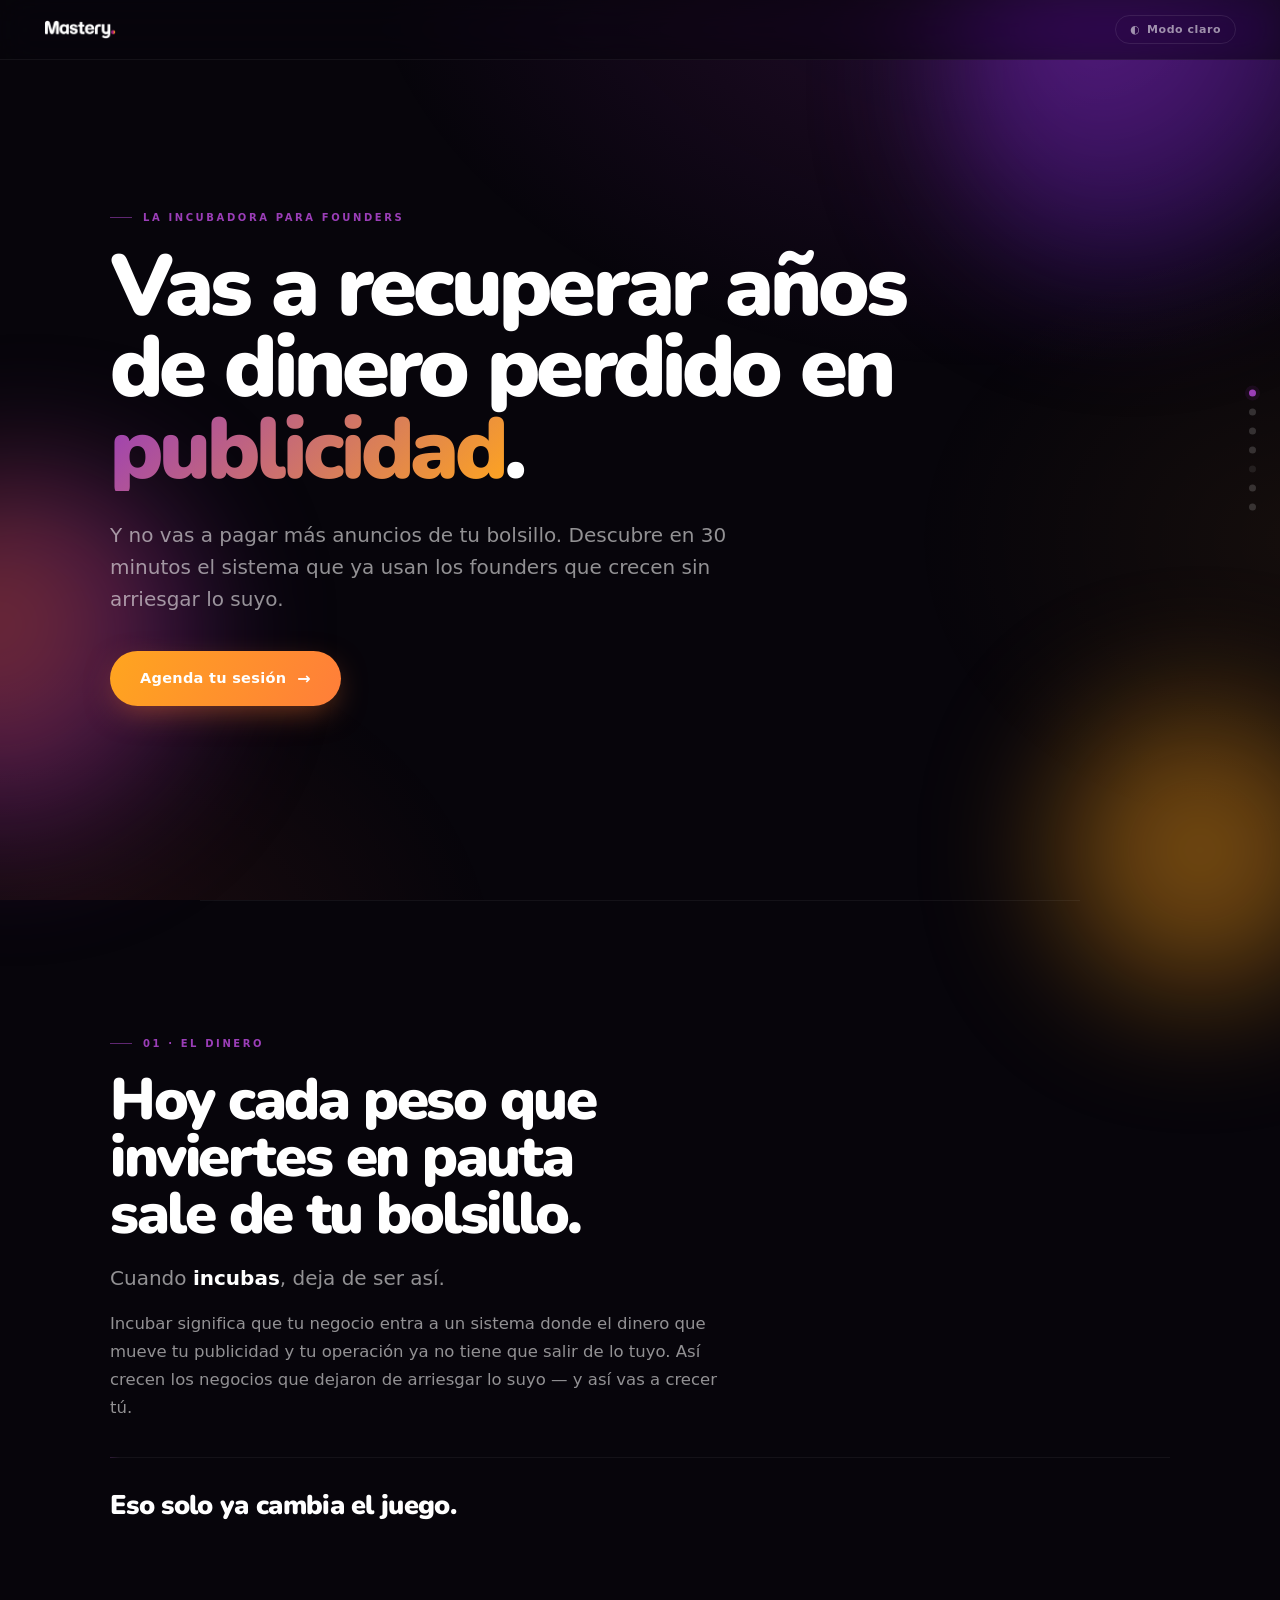
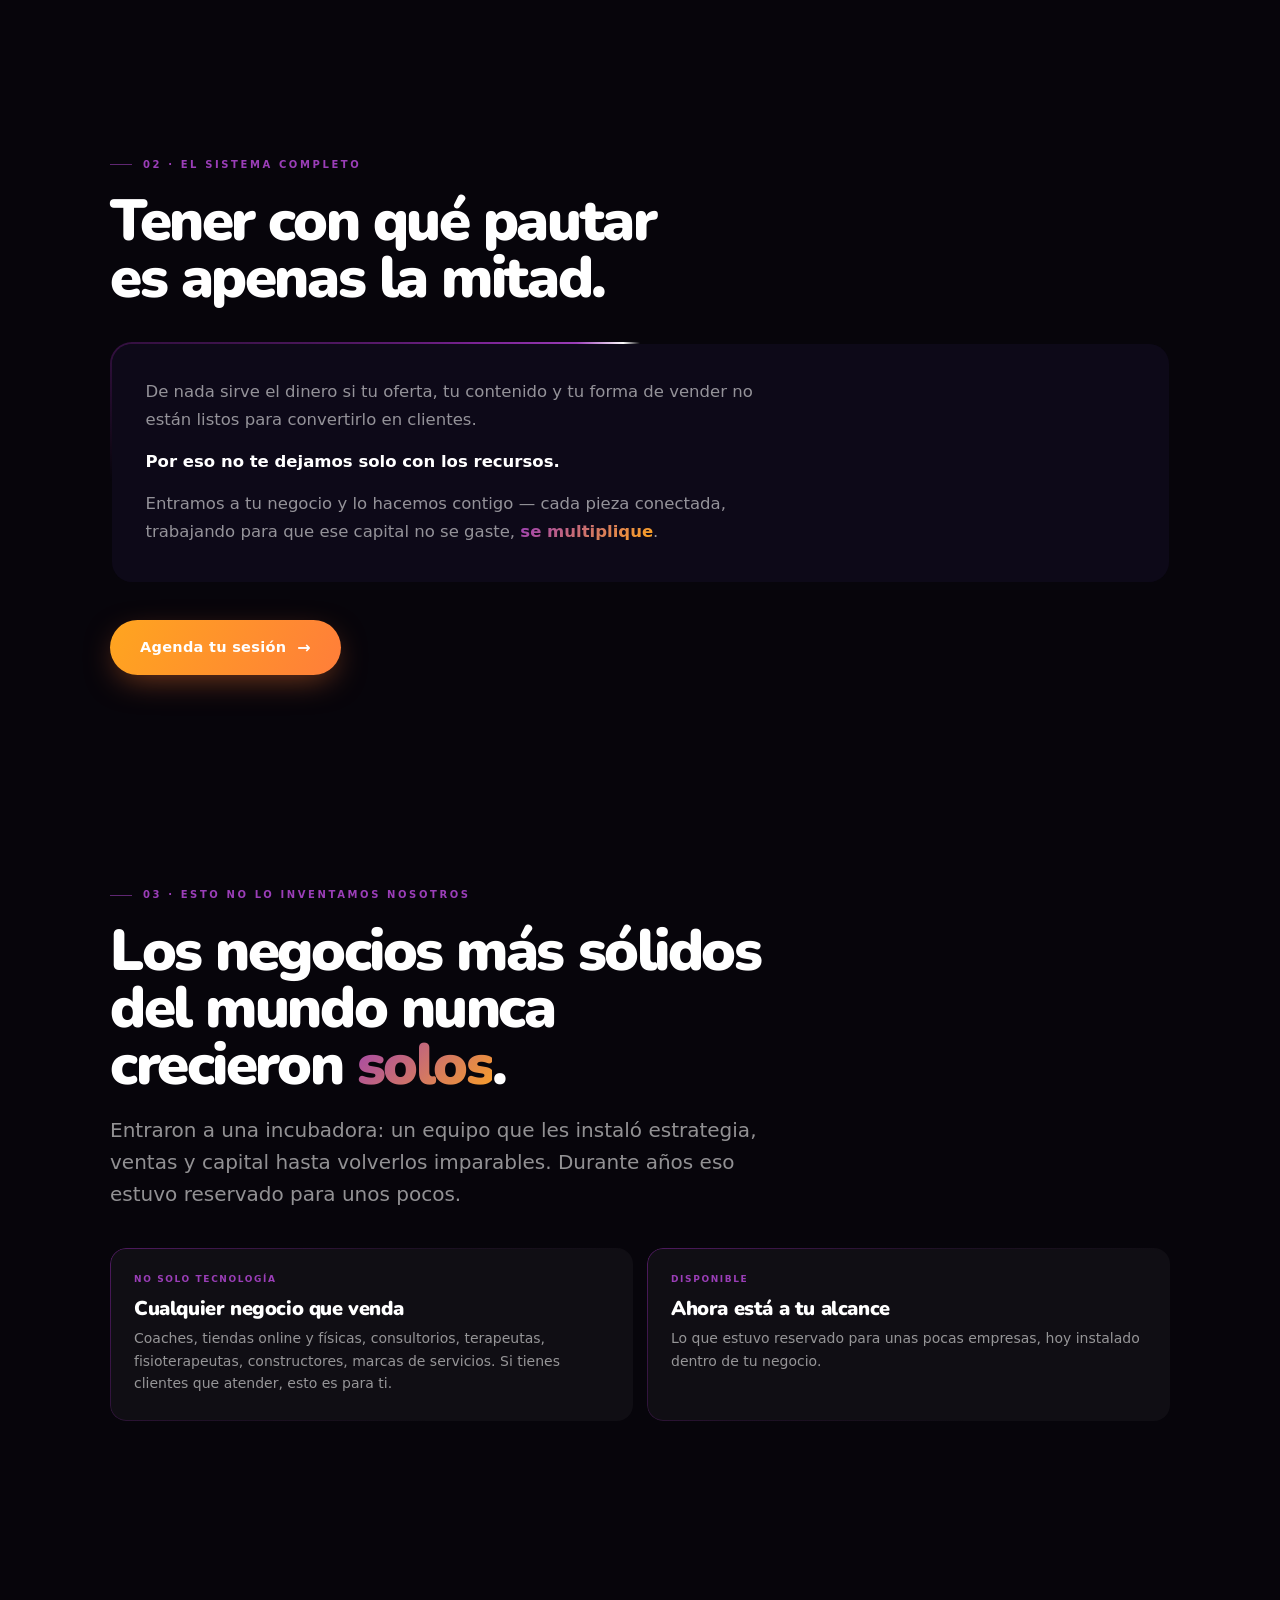
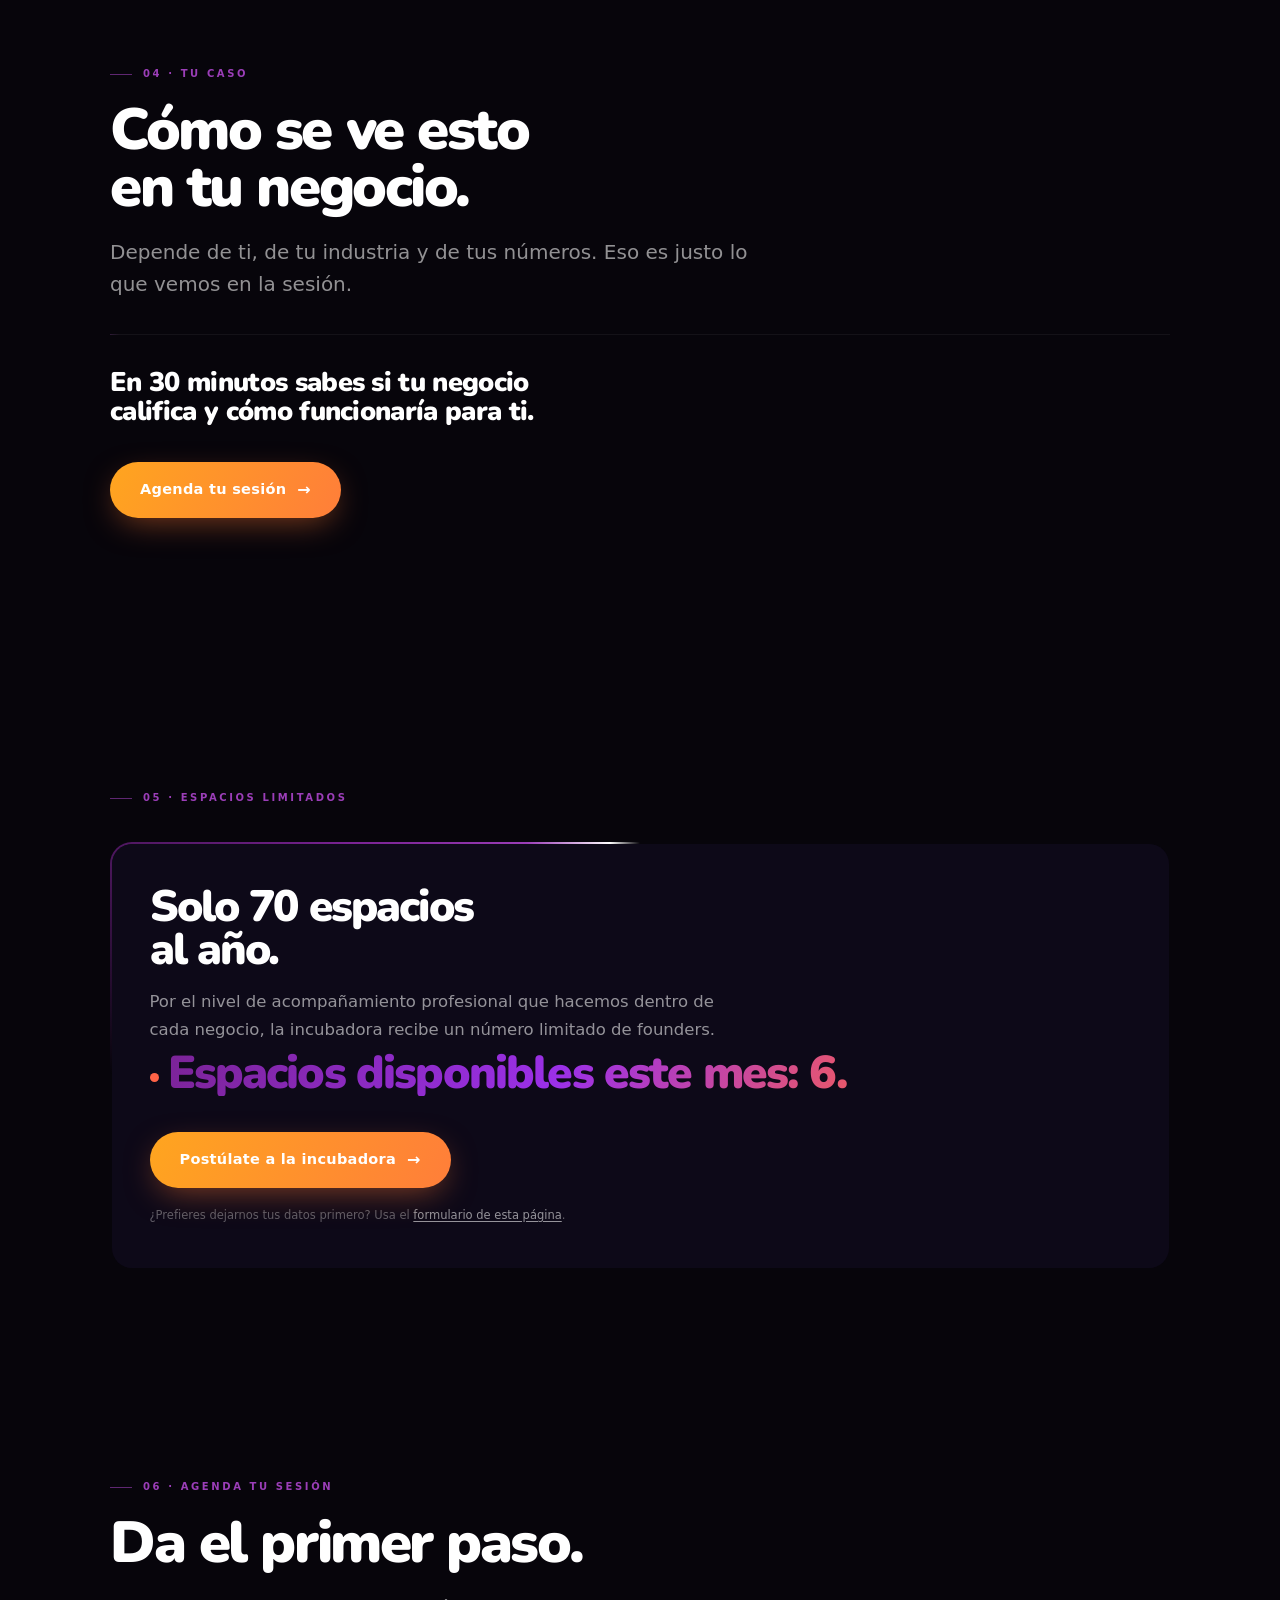
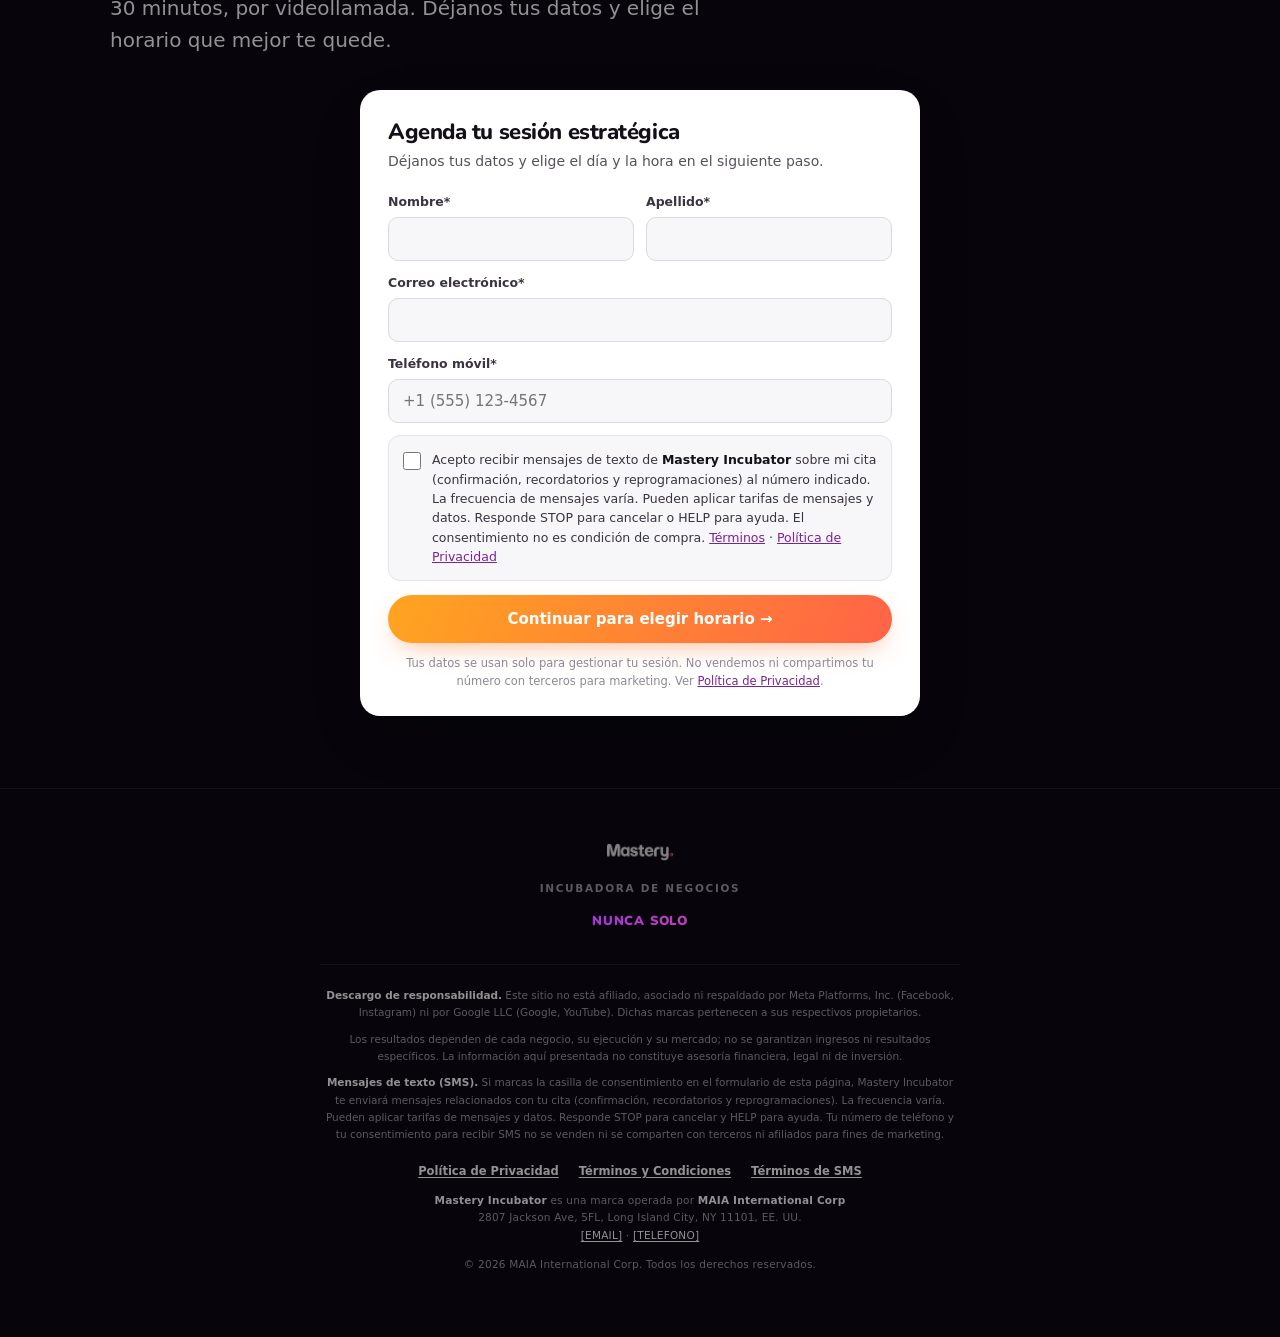
==== commit 55d6fdba: "17111059" ====
--- a/index.html
+++ b/index.html
@@ -257,6 +257,10 @@
 .legal p{font-size:10.5px;line-height:1.65;color:var(--tx-3);max-width:100%;margin-bottom:9px}
 .legal strong{color:var(--tx-2);font-weight:600}
 .legal .legal-c{margin-bottom:0;margin-top:12px;letter-spacing:.02em}
+.legal a,.sms-note a{color:var(--tx-2);text-decoration:underline;text-underline-offset:2px}
+.legal a:hover,.sms-note a:hover{color:var(--accent)}
+.legal-links{display:flex;flex-wrap:wrap;justify-content:center;gap:8px 20px;margin:18px 0 6px;font-size:11.5px;font-weight:600}
+.sms-note{margin-top:18px;font-size:11.5px!important;line-height:1.6;color:var(--tx-3)!important;max-width:62ch!important}
 </style>
 </head>
 <body>
@@ -359,8 +363,133 @@
           <p style="max-width:56ch">Por el nivel de acompañamiento profesional que hacemos dentro de cada negocio, la incubadora recibe un número limitado de founders.</p>
           <div class="cupos-num"><span class="cupos-dot"></span>Espacios disponibles este mes: 6.</div>
           <div class="cta-wrap"><a href="#" class="cta js-cta" target="_blank" rel="noopener">Postúlate a la incubadora <span class="ar">→</span></a></div>
+          <p class="sms-note">¿Prefieres dejarnos tus datos primero? Usa el <a href="#agenda">formulario de esta página</a>.</p>
         </div>
       </div>
+    </div>
+  </div>
+</section>
+
+<!-- 06 AGENDA (formulario de opt-in A2P) -->
+<section id="agenda" data-nav="Agenda">
+  <div class="wrap">
+    <div class="rv"><div class="kicker">06 · Agenda tu sesión</div>
+    <h2>Da el primer paso.</h2>
+    <p class="lead" style="margin-bottom:34px">30 minutos, por videollamada. Déjanos tus datos y elige el horario que mejor te quede.</p></div>
+    <div class="rv">
+<!-- ═══════════════════════════════════════════════════════════════
+     FORMULARIO A2P · MASTERY INCUBATOR (fragmento reutilizable)
+     Pega TODO este bloque (estilo + formulario + script) en cualquier
+     landing, dentro del <body>, donde quieras que aparezca.
+
+     Configuración (en el <script> de abajo):
+       CALENDAR_URL  → calendario de GHL al que se envía después.
+       WEBHOOK_URL   → (opcional) Inbound Webhook de un workflow de GHL
+                       para guardar el contacto y su consentimiento.
+       PRIVACY_URL / TERMS_URL → URLs públicas de las políticas.
+     No cambies el texto de la casilla SMS sin actualizar también la
+     campaña A2P: debe coincidir con lo registrado.
+═══════════════════════════════════════════════════════════════ -->
+<style>
+#mx-form{--mx-ac:#7A2394;--mx-cta1:#FFA51F;--mx-cta2:#FF6347;max-width:560px;margin:0 auto;background:#fff;color:#141019;border-radius:20px;padding:30px 28px 26px;box-shadow:0 24px 60px -24px rgba(0,0,0,.45);font-family:-apple-system,BlinkMacSystemFont,"Helvetica Neue",system-ui,sans-serif;text-align:left}
+#mx-form *{box-sizing:border-box}
+#mx-form h3{font-size:22px;font-weight:800;letter-spacing:-.02em;line-height:1.15;margin:0 0 6px;color:#141019}
+#mx-form .mx-sub{font-size:14px;color:#57505f;margin:0 0 20px;line-height:1.5}
+#mx-form .mx-row{display:grid;grid-template-columns:1fr 1fr;gap:12px}
+@media(max-width:520px){#mx-form{padding:24px 18px 22px}#mx-form .mx-row{grid-template-columns:1fr}}
+#mx-form label.mx-f{display:block;margin-bottom:12px;font-size:12.5px;font-weight:600;color:#3a3340}
+#mx-form input[type=text],#mx-form input[type=email],#mx-form input[type=tel]{display:block;width:100%;margin-top:5px;padding:12px 14px;font-size:15px;font-family:inherit;color:#141019;background:#f7f6f8;border:1px solid #ddd8e0;border-radius:10px;outline:none;transition:border-color .2s,box-shadow .2s}
+#mx-form input:focus{border-color:var(--mx-ac);box-shadow:0 0 0 3px rgba(122,35,148,.15);background:#fff}
+#mx-form .mx-check{display:flex;gap:11px;align-items:flex-start;margin:6px 0 14px;padding:14px;background:#f7f6f8;border:1px solid #e6e2e9;border-radius:12px;cursor:pointer}
+#mx-form .mx-check input{flex:0 0 auto;width:18px;height:18px;margin:2px 0 0;accent-color:var(--mx-ac);cursor:pointer}
+#mx-form .mx-check span{font-size:12.5px;line-height:1.55;color:#3a3340}
+#mx-form a{color:var(--mx-ac);text-decoration:underline}
+#mx-form strong{color:#141019;font-weight:700}
+#mx-form p{max-width:none}
+#mx-form button{width:100%;padding:15px 20px;border:0;border-radius:100px;font-family:inherit;font-size:15px;font-weight:700;color:#fff;cursor:pointer;background:linear-gradient(115deg,var(--mx-cta1),var(--mx-cta2));box-shadow:0 10px 26px -10px rgba(255,120,50,.6);transition:transform .2s}
+#mx-form button:hover{transform:translateY(-1px)}
+#mx-form button[disabled]{opacity:.6;cursor:wait}
+#mx-form .mx-legal{font-size:11.5px;color:#8f8896;line-height:1.5;margin:12px 0 0;text-align:center}
+#mx-form .mx-err{display:none;font-size:12.5px;color:#c0392b;margin:0 0 10px}
+</style>
+
+<form id="mx-form" novalidate>
+  <h3>Agenda tu sesión estratégica</h3>
+  <p class="mx-sub">Déjanos tus datos y elige el día y la hora en el siguiente paso.</p>
+
+  <div class="mx-row">
+    <label class="mx-f">Nombre*<input type="text" name="first_name" autocomplete="given-name" required></label>
+    <label class="mx-f">Apellido*<input type="text" name="last_name" autocomplete="family-name" required></label>
+  </div>
+  <label class="mx-f">Correo electrónico*<input type="email" name="email" autocomplete="email" required></label>
+  <label class="mx-f">Teléfono móvil*<input type="tel" name="phone" autocomplete="tel" placeholder="+1 (555) 123-4567" required></label>
+
+  <!-- Casilla SMS: opcional y desmarcada (requisito A2P) -->
+  <label class="mx-check">
+    <input type="checkbox" name="sms_consent" value="yes">
+    <span>Acepto recibir mensajes de texto de <strong>Mastery Incubator</strong> sobre mi cita (confirmación, recordatorios y reprogramaciones) al número indicado. La frecuencia de mensajes varía. Pueden aplicar tarifas de mensajes y datos. Responde STOP para cancelar o HELP para ayuda. El consentimiento no es condición de compra. <a class="mx-terms" href="terminos.html#sms" target="_blank" rel="noopener">Términos</a> · <a class="mx-privacy" href="privacidad.html" target="_blank" rel="noopener">Política de Privacidad</a></span>
+  </label>
+
+  <p class="mx-err" id="mx-err">Completa tu nombre, apellido, un correo válido y tu teléfono.</p>
+  <button type="submit">Continuar para elegir horario →</button>
+  <p class="mx-legal">Tus datos se usan solo para gestionar tu sesión. No vendemos ni compartimos tu número con terceros para marketing. Ver <a class="mx-privacy" href="privacidad.html" target="_blank" rel="noopener">Política de Privacidad</a>.</p>
+</form>
+
+<script>
+(function () {
+  /* ───── CONFIGURACIÓN ───── */
+  var CALENDAR_URL = 'https://api.leadconnectorhq.com/widget/bookings/sesion-estrategica-mastery';
+  var WEBHOOK_URL  = '';                 // ej: 'https://services.leadconnectorhq.com/hooks/XXXX/webhook-trigger/YYYY'
+  var PRIVACY_URL  = 'privacidad.html';  // en otras landings usa la URL completa: https://[DOMINIO]/privacidad.html
+  var TERMS_URL    = 'terminos.html#sms';// en otras landings usa la URL completa: https://[DOMINIO]/terminos.html#sms
+  /* ────────────────────────── */
+
+  var form = document.getElementById('mx-form');
+  if (!form) return;
+  form.querySelectorAll('.mx-privacy').forEach(function (a) { a.href = PRIVACY_URL; });
+  form.querySelectorAll('.mx-terms').forEach(function (a) { a.href = TERMS_URL; });
+
+  var TRACK = ['utm_source','utm_medium','utm_campaign','utm_content','utm_term','fbclid','gclid','ttclid'];
+  var qs = new URLSearchParams(window.location.search);
+  var consentText = form.querySelector('.mx-check span').innerText.trim();
+
+  form.addEventListener('submit', function (e) {
+    e.preventDefault();
+    var f = form.elements;
+    var data = {
+      first_name: f.first_name.value.trim(),
+      last_name:  f.last_name.value.trim(),
+      email:      f.email.value.trim(),
+      phone:      f.phone.value.trim()
+    };
+    var phoneDigits = data.phone.replace(/\D/g, '');
+    var ok = data.first_name && data.last_name && /^[^\s@]+@[^\s@]+\.[^\s@]+$/.test(data.email) && phoneDigits.length >= 10;
+    document.getElementById('mx-err').style.display = ok ? 'none' : 'block';
+    if (!ok) return;
+
+    var btn = form.querySelector('button'); btn.disabled = true;
+
+    var payload = new URLSearchParams(data);
+    payload.set('sms_consent', f.sms_consent.checked ? 'yes' : 'no');
+    payload.set('sms_consent_text', f.sms_consent.checked ? consentText : '');
+    payload.set('consent_timestamp', new Date().toISOString());
+    payload.set('page_url', window.location.href);
+    TRACK.forEach(function (k) { if (qs.get(k)) payload.set(k, qs.get(k)); });
+
+    if (WEBHOOK_URL) {
+      try { fetch(WEBHOOK_URL, { method: 'POST', mode: 'no-cors', keepalive: true, body: payload }); } catch (err) {}
+    }
+    if (typeof fbq === 'function') fbq('track', 'Lead');
+
+    var cal = new URL(CALENDAR_URL);
+    ['first_name','last_name','email','phone'].forEach(function (k) { cal.searchParams.set(k, data[k]); });
+    TRACK.forEach(function (k) { if (qs.get(k)) cal.searchParams.set(k, qs.get(k)); });
+    setTimeout(function () { window.location.href = cal.toString(); }, 350);
+  });
+})();
+</script>
+<!-- ═══════════════ FIN FORMULARIO A2P ═══════════════ -->
+
     </div>
   </div>
 </section>
@@ -372,7 +501,16 @@
   <div class="legal">
     <p><strong>Descargo de responsabilidad.</strong> Este sitio no está afiliado, asociado ni respaldado por Meta Platforms, Inc. (Facebook, Instagram) ni por Google LLC (Google, YouTube). Dichas marcas pertenecen a sus respectivos propietarios.</p>
     <p>Los resultados dependen de cada negocio, su ejecución y su mercado; no se garantizan ingresos ni resultados específicos. La información aquí presentada no constituye asesoría financiera, legal ni de inversión.</p>
-    <p class="legal-c">Mastery · Maía International Corp. LLC · DBA Mastery Incubator. Todos los derechos reservados.</p>
+    <p><strong>Mensajes de texto (SMS).</strong> Si marcas la casilla de consentimiento en el formulario de esta página, Mastery Incubator te enviará mensajes relacionados con tu cita (confirmación, recordatorios y reprogramaciones). La frecuencia varía. Pueden aplicar tarifas de mensajes y datos. Responde STOP para cancelar y HELP para ayuda. Tu número de teléfono y tu consentimiento para recibir SMS no se venden ni se comparten con terceros ni afiliados para fines de marketing.</p>
+    <nav class="legal-links">
+      <a href="privacidad.html">Política de Privacidad</a>
+      <a href="terminos.html">Términos y Condiciones</a>
+      <a href="terminos.html#sms">Términos de SMS</a>
+    </nav>
+    <p class="legal-c"><strong>Mastery Incubator</strong> es una marca operada por <strong>MAIA International Corp</strong><br>
+      2807 Jackson Ave, 5FL, Long Island City, NY 11101, EE. UU.<br>
+      <a href="mailto:[EMAIL]">[EMAIL]</a> · <a href="tel:[TELEFONO]">[TELEFONO]</a></p>
+    <p class="legal-c">© 2026 MAIA International Corp. Todos los derechos reservados.</p>
   </div>
 </footer>
 
@@ -457,5 +595,7 @@
 })();
 </script>
 
+
+
 </body>
 </html>
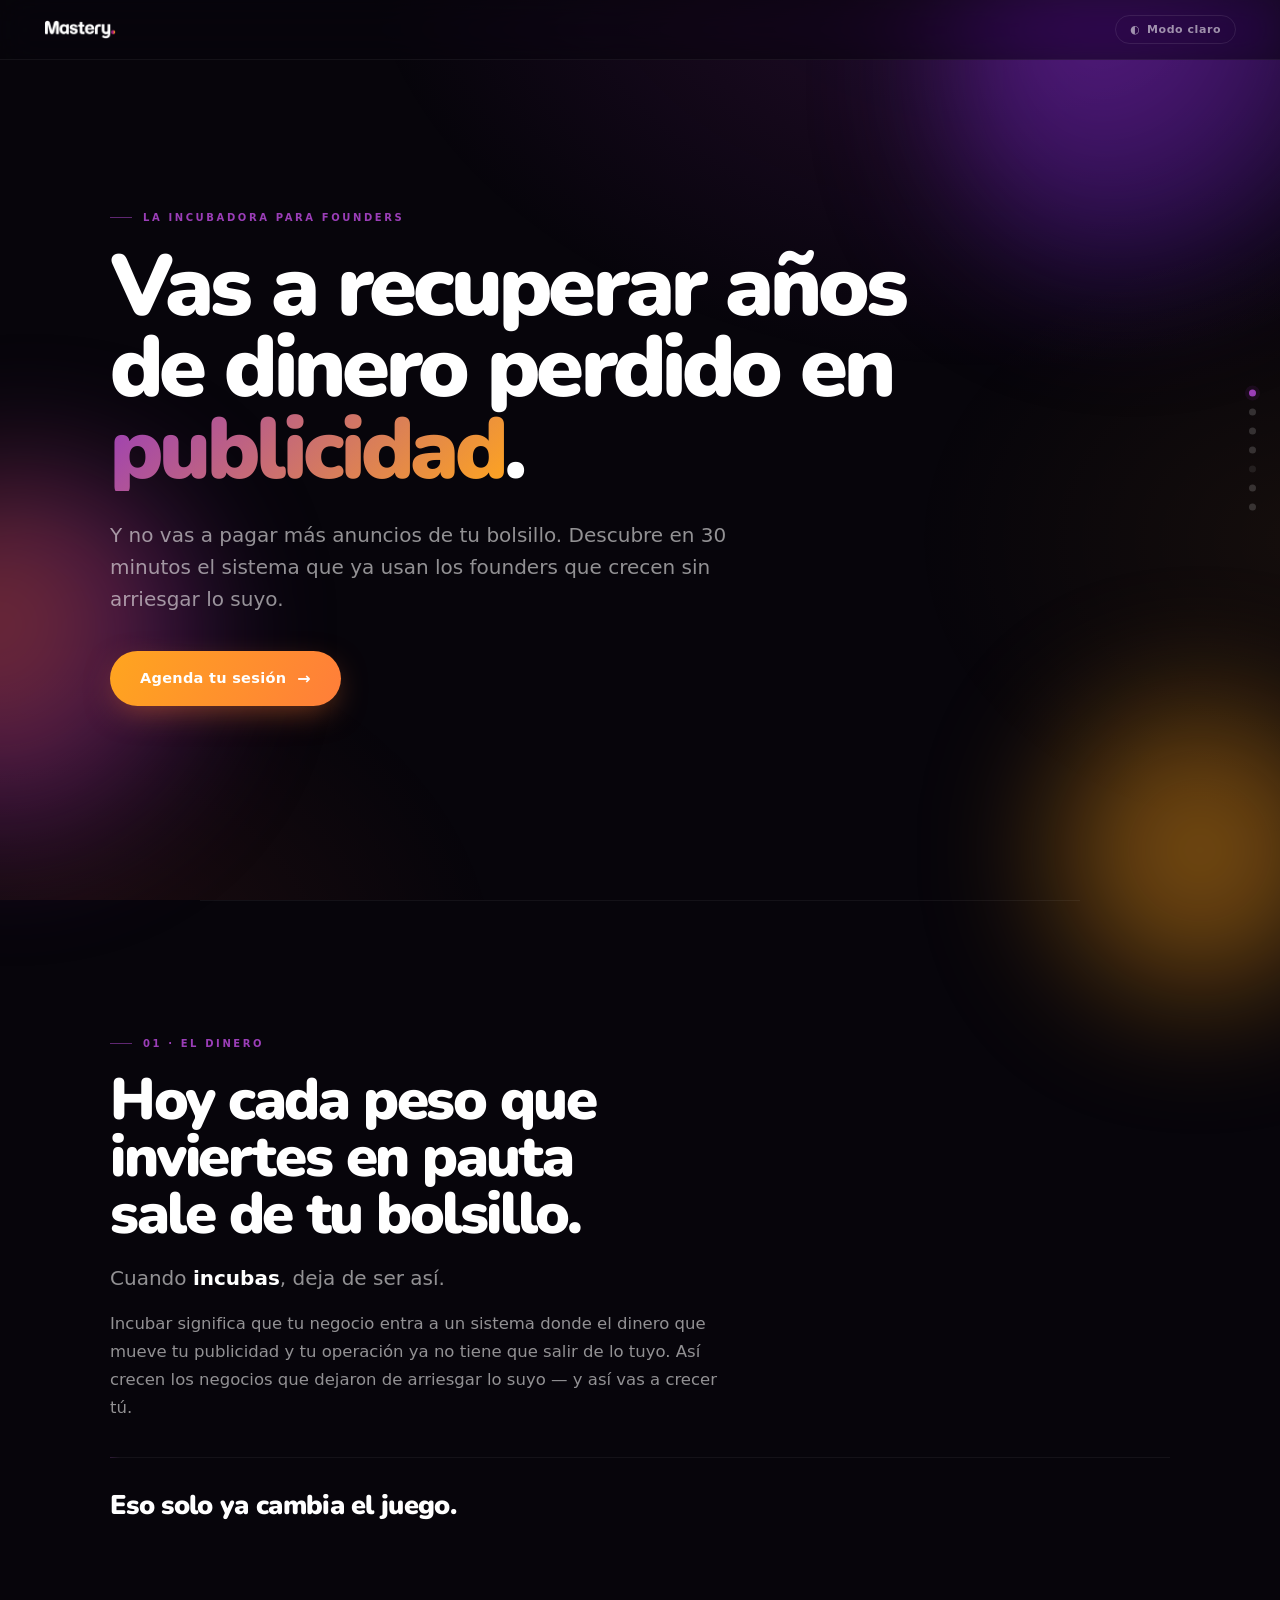
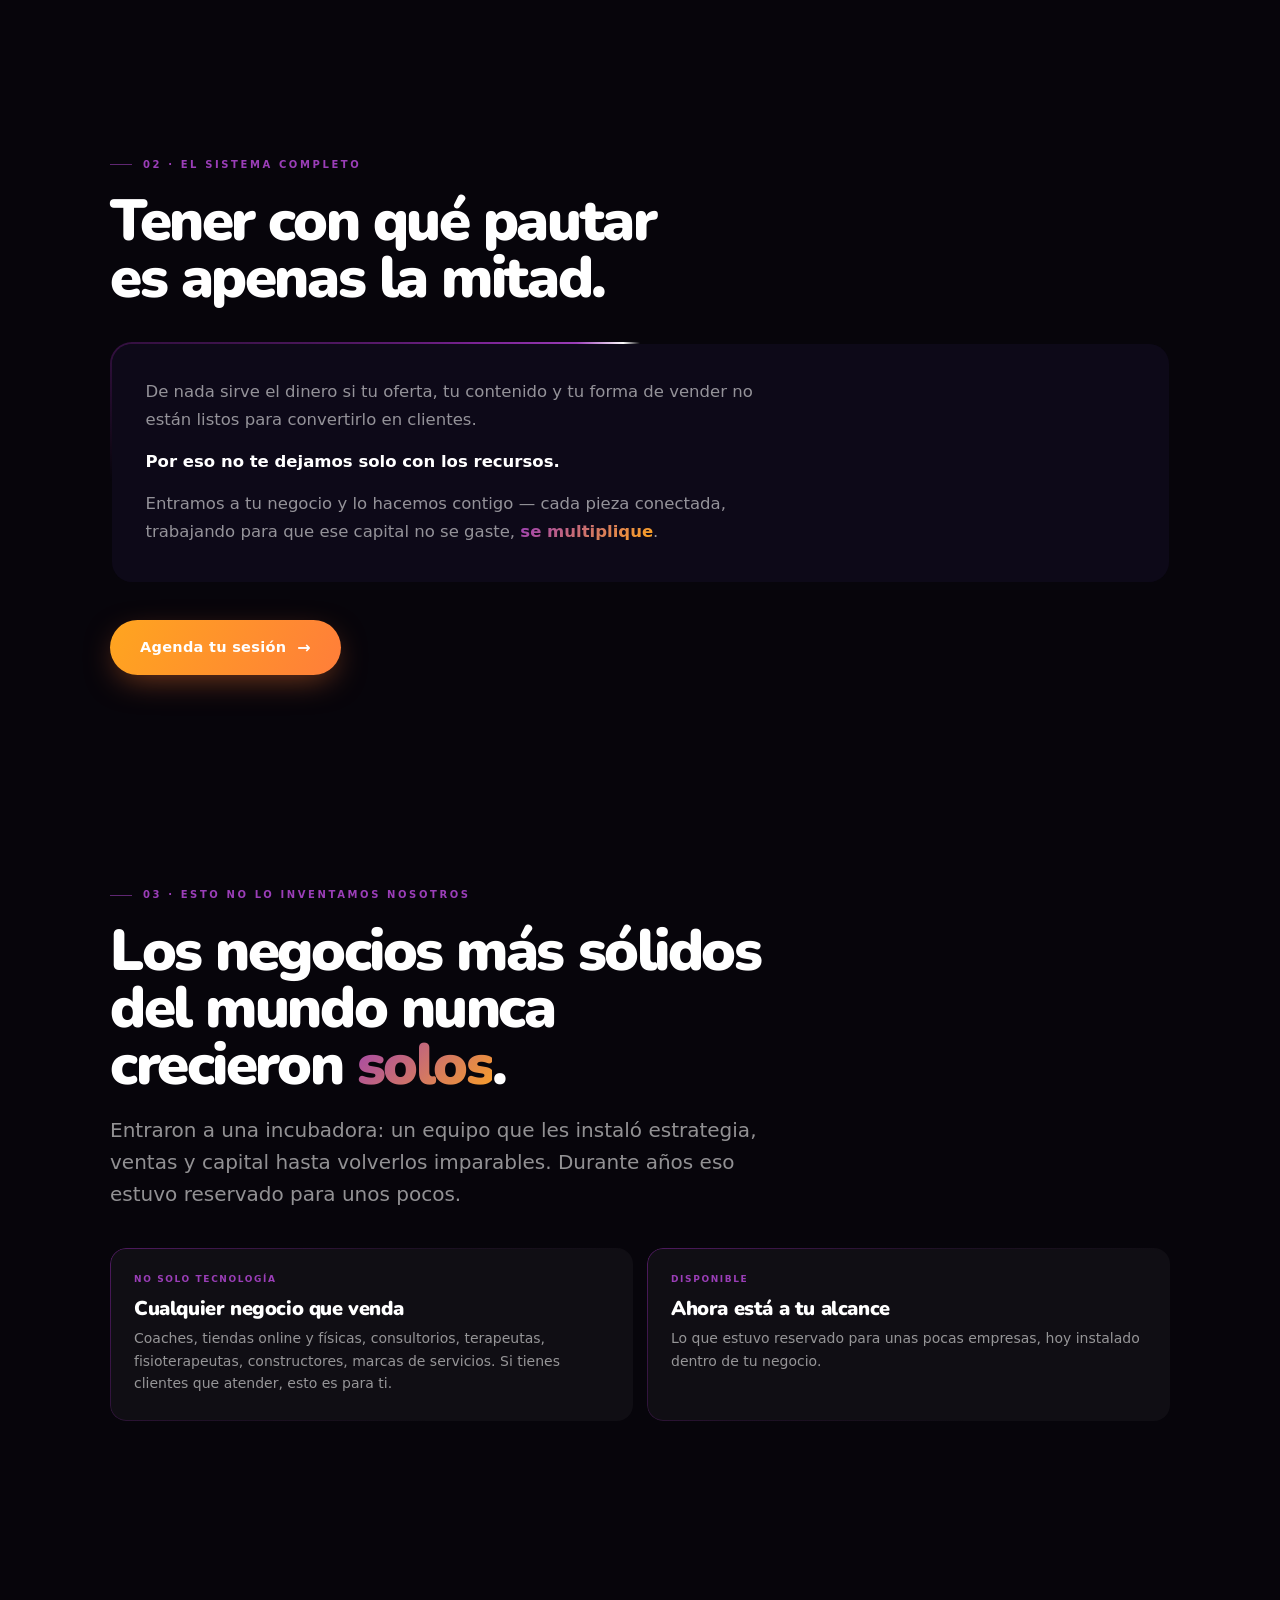
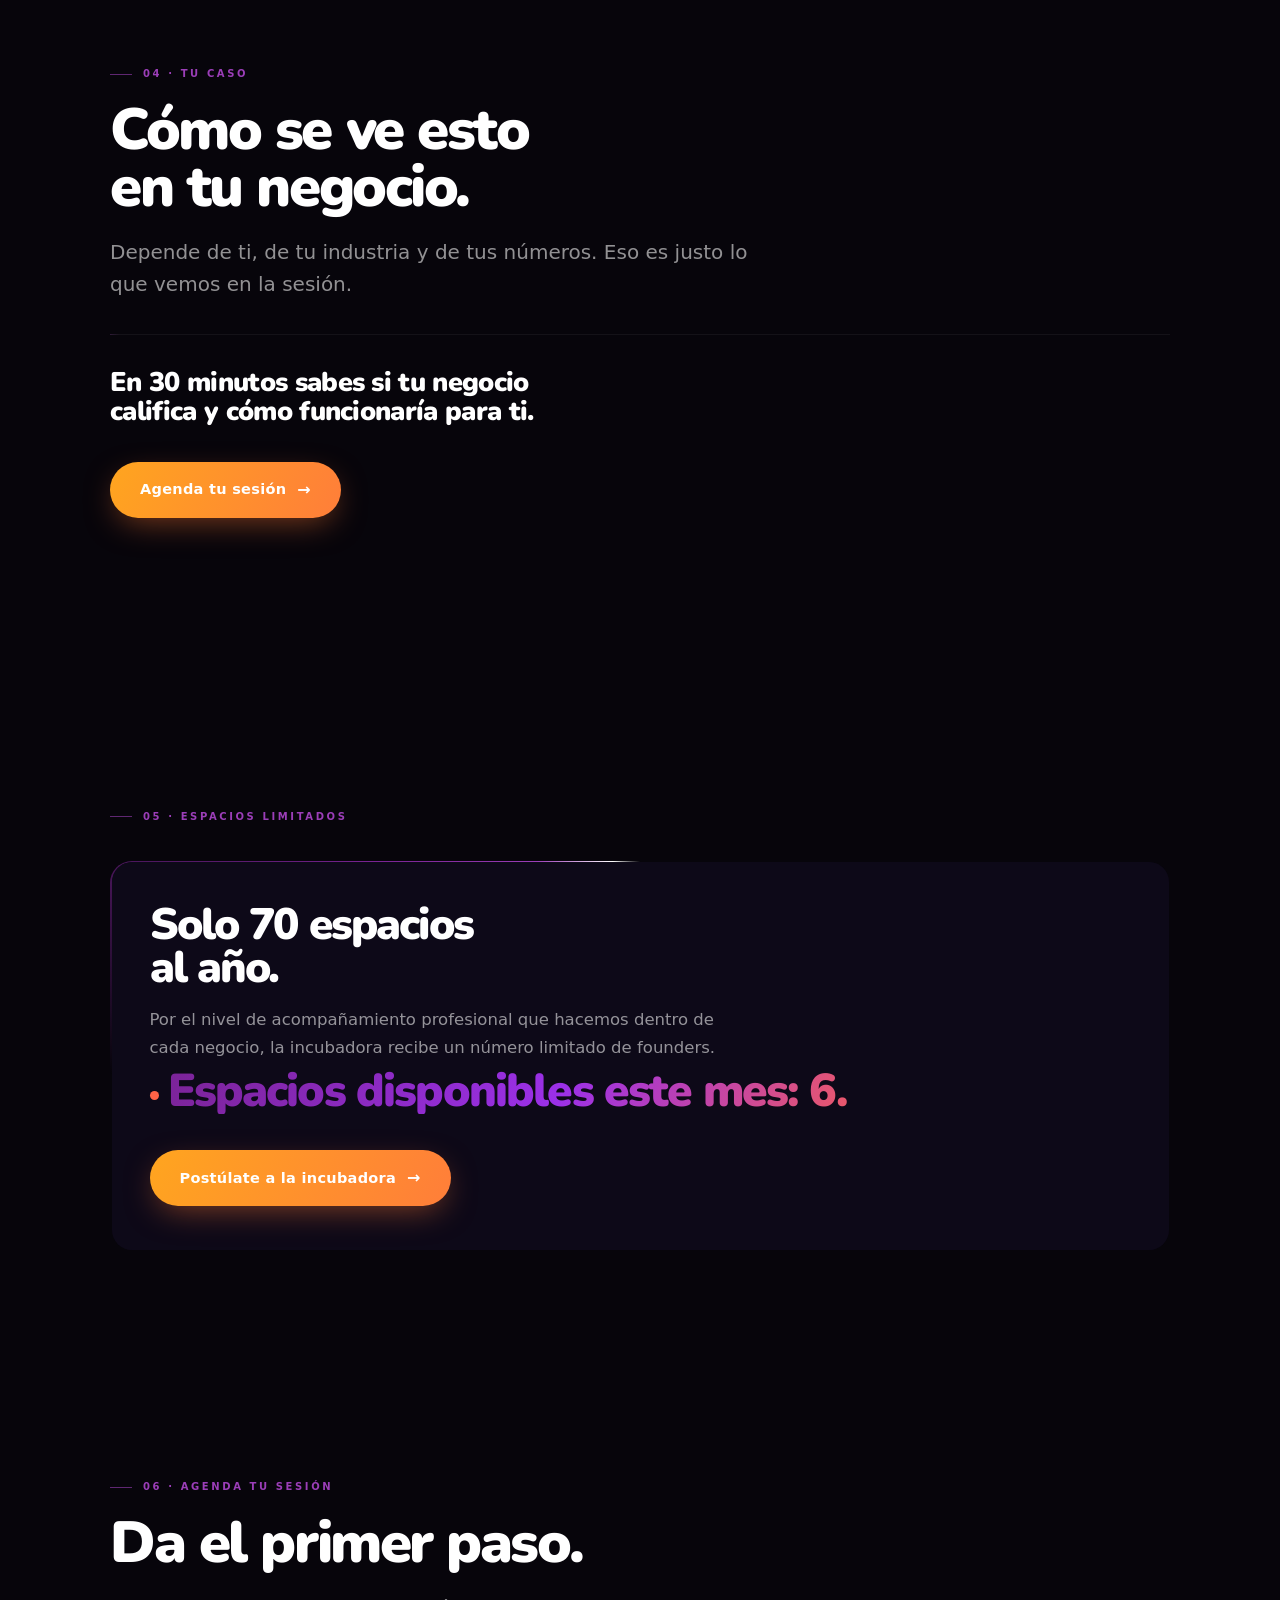
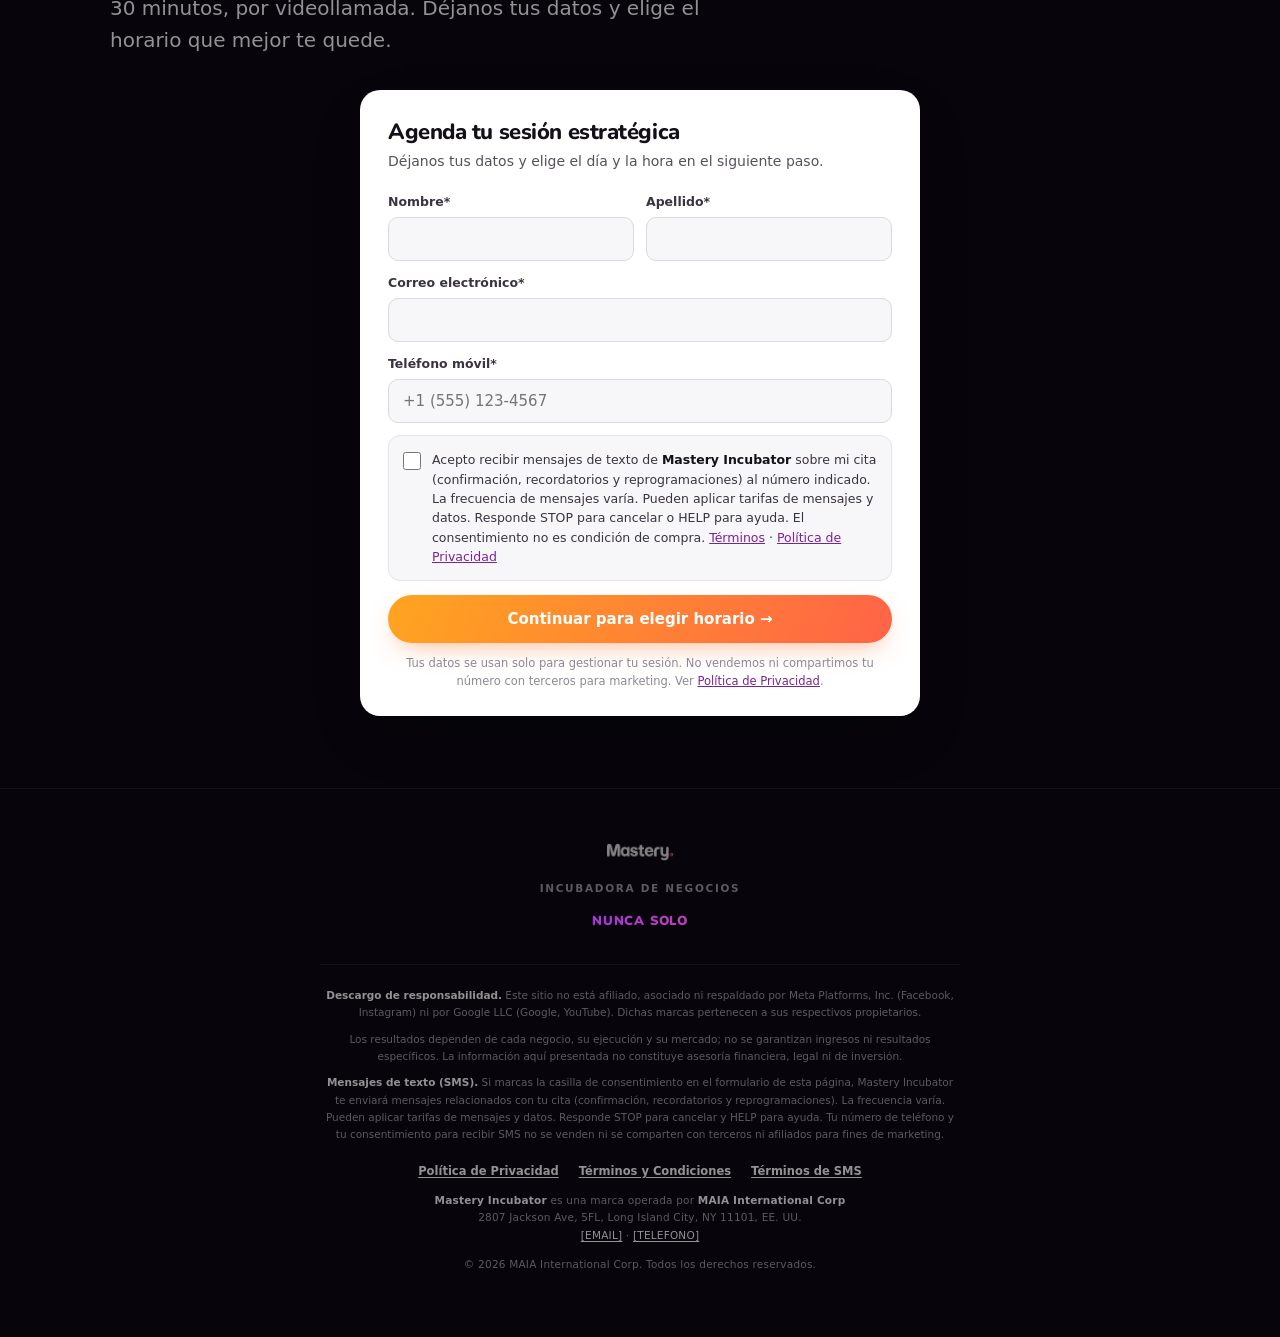
==== commit 5d0507fb: "1711" ====
--- a/index.html
+++ b/index.html
@@ -286,7 +286,7 @@
       <div class="kicker">La incubadora para founders</div>
       <h1>Vas a recuperar años <br>de dinero perdido en <br><span class="grad shimmer" data-text="publicidad">publicidad</span>.</h1>
       <p class="lead" style="margin-top:28px">Y no vas a pagar más anuncios de tu bolsillo. Descubre en 30 minutos el sistema que ya usan los founders que crecen sin arriesgar lo suyo.</p>
-      <div class="cta-wrap"><a href="#" class="cta js-cta" target="_blank" rel="noopener">Agenda tu sesión <span class="ar">→</span></a></div>
+      <div class="cta-wrap"><a href="#agenda" class="cta js-cta">Agenda tu sesión <span class="ar">→</span></a></div>
     </div>
   </div>
 </section>
@@ -321,7 +321,7 @@
         </div>
       </div>
     </div>
-    <div class="rv cta-wrap"><a href="#" class="cta js-cta" target="_blank" rel="noopener">Agenda tu sesión <span class="ar">→</span></a></div>
+    <div class="rv cta-wrap"><a href="#agenda" class="cta js-cta">Agenda tu sesión <span class="ar">→</span></a></div>
   </div>
 </section>
 
@@ -348,7 +348,7 @@
       <div class="pulse"></div>
       <div class="punch">En 30 minutos sabes si tu negocio<br>califica y cómo funcionaría para ti.</div>
     </div>
-    <div class="rv cta-wrap"><a href="#" class="cta js-cta" target="_blank" rel="noopener">Agenda tu sesión <span class="ar">→</span></a></div>
+    <div class="rv cta-wrap"><a href="#agenda" class="cta js-cta">Agenda tu sesión <span class="ar">→</span></a></div>
   </div>
 </section>
 
@@ -362,8 +362,7 @@
           <h2 style="font-size:clamp(26px,4.2vw,44px);margin-bottom:16px">Solo 70 espacios<br>al año.</h2>
           <p style="max-width:56ch">Por el nivel de acompañamiento profesional que hacemos dentro de cada negocio, la incubadora recibe un número limitado de founders.</p>
           <div class="cupos-num"><span class="cupos-dot"></span>Espacios disponibles este mes: 6.</div>
-          <div class="cta-wrap"><a href="#" class="cta js-cta" target="_blank" rel="noopener">Postúlate a la incubadora <span class="ar">→</span></a></div>
-          <p class="sms-note">¿Prefieres dejarnos tus datos primero? Usa el <a href="#agenda">formulario de esta página</a>.</p>
+          <div class="cta-wrap"><a href="#agenda" class="cta js-cta">Postúlate a la incubadora <span class="ar">→</span></a></div>
         </div>
       </div>
     </div>
@@ -560,36 +559,26 @@
 </script>
 
 <!-- ══════════════════════════════════════
-     BOTONES CTA → CALENDARIO
-     Los 4 botones (.js-cta) apuntan al calendario de GHL,
-     reenviando los UTM/fbclid/gclid de la landing para que
-     GHL sepa de qué anuncio vino el lead. Al hacer clic,
-     además dispara el evento de Meta "Lead" (Cliente
-     potencial). Como abren en pestaña nueva, la landing
-     nunca se recarga y el evento siempre alcanza a enviarse.
+     BOTONES CTA → FORMULARIO
+     Los 4 botones (.js-cta) bajan al formulario de la
+     sección #agenda. Es el ÚNICO camino al calendario: el
+     formulario pide la casilla de consentimiento SMS (A2P)
+     y luego envía al calendario de GHL con datos y UTMs.
+     El evento "Lead" de Meta se dispara al enviar el
+     formulario (no al hacer clic aquí) para no duplicarlo.
 ══════════════════════════════════════ -->
 <script>
 (function () {
-  var CALENDAR_BASE = 'https://api.leadconnectorhq.com/widget/bookings/sesion-estrategica-mastery';
-  var camposATransferir = [
-    'utm_source', 'utm_medium', 'utm_campaign', 'utm_content', 'utm_term',
-    'fbclid', 'gclid', 'ttclid'
-  ];
-
-  var parentParams = new URLSearchParams(window.location.search);
-  var calendarUrl = new URL(CALENDAR_BASE);
-  camposATransferir.forEach(function (campo) {
-    var valor = parentParams.get(campo);
-    if (valor) calendarUrl.searchParams.set(campo, valor);
-  });
-  var finalUrl = calendarUrl.toString();
-
   document.querySelectorAll('.js-cta').forEach(function (btn) {
-    btn.setAttribute('href', finalUrl);
-    btn.addEventListener('click', function () {
-      if (typeof fbq === 'function') {
-        fbq('track', 'Lead');
-      }
+    btn.addEventListener('click', function (e) {
+      var target = document.getElementById('agenda');
+      if (!target) return;
+      e.preventDefault();
+      target.scrollIntoView({ behavior: 'smooth', block: 'start' });
+      setTimeout(function () {
+        var first = document.querySelector('#mx-form input[name=first_name]');
+        if (first) first.focus({ preventScroll: true });
+      }, 700);
     });
   });
 })();
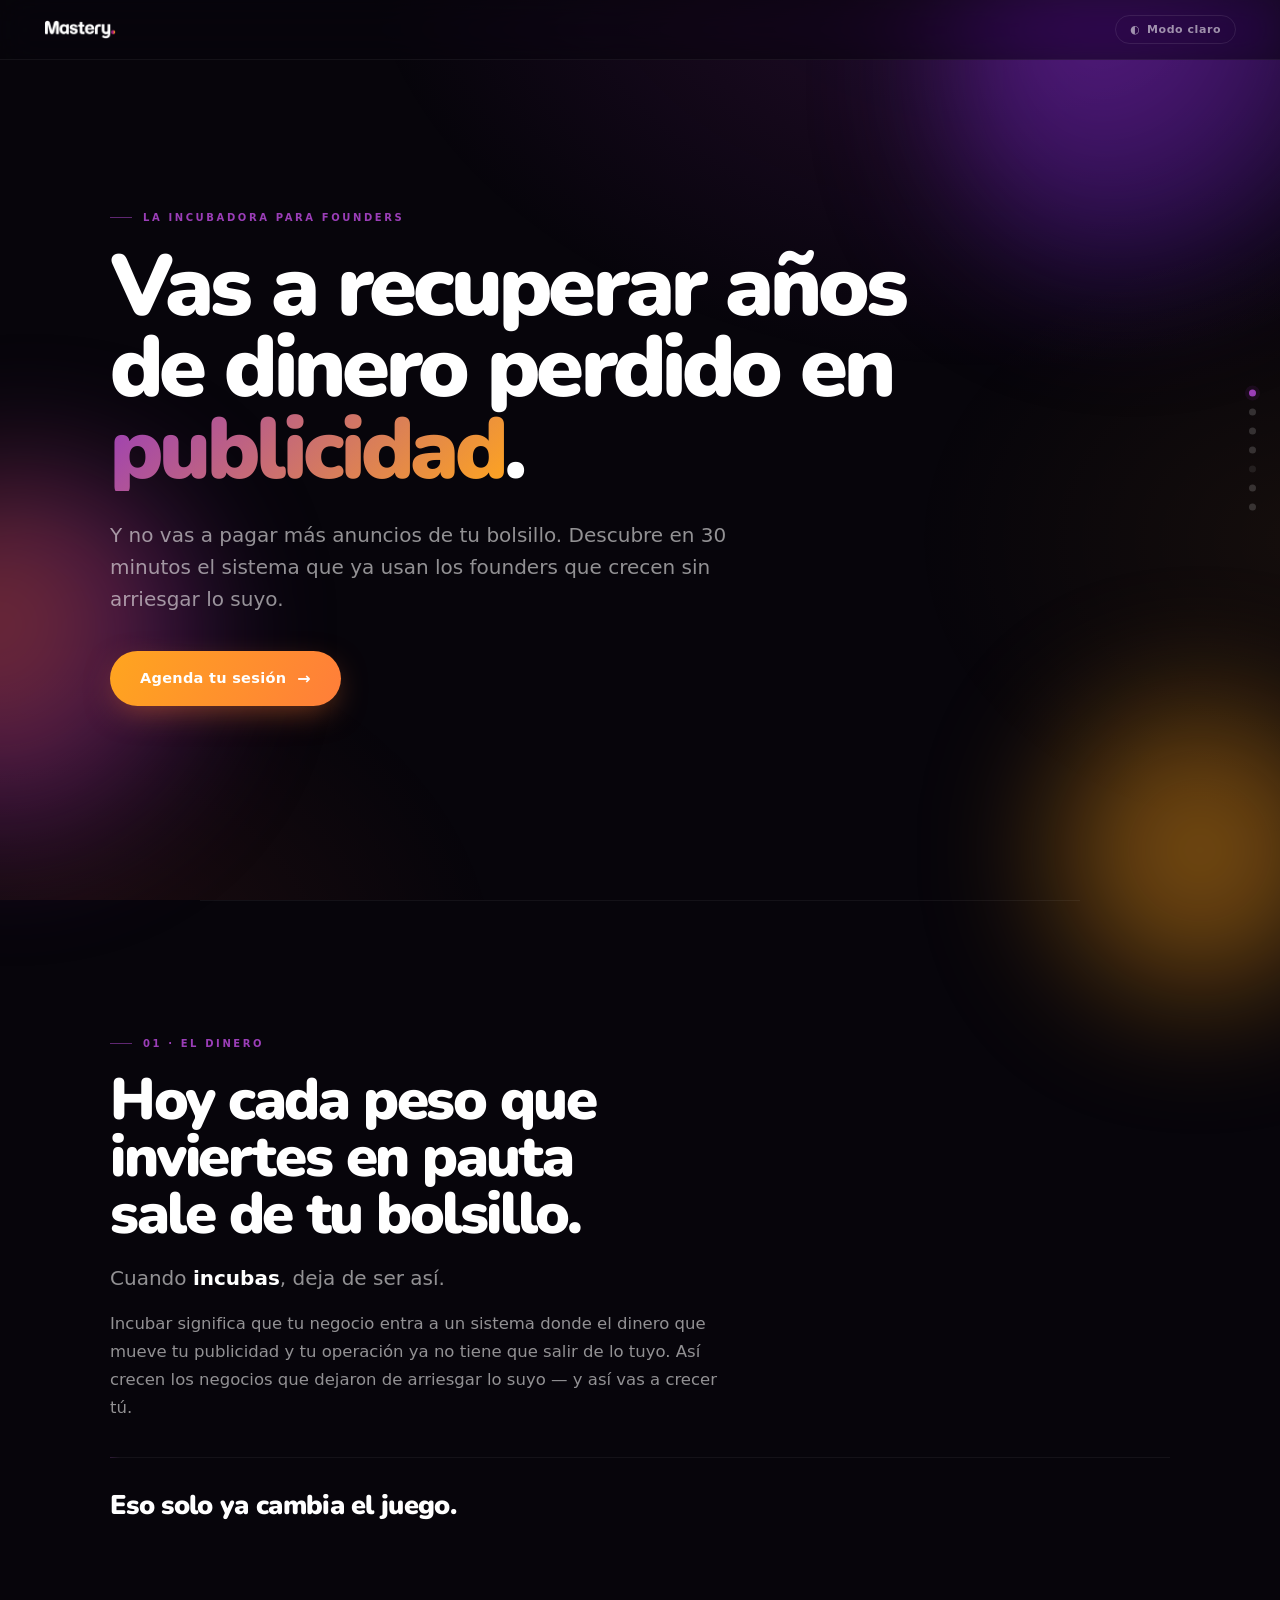
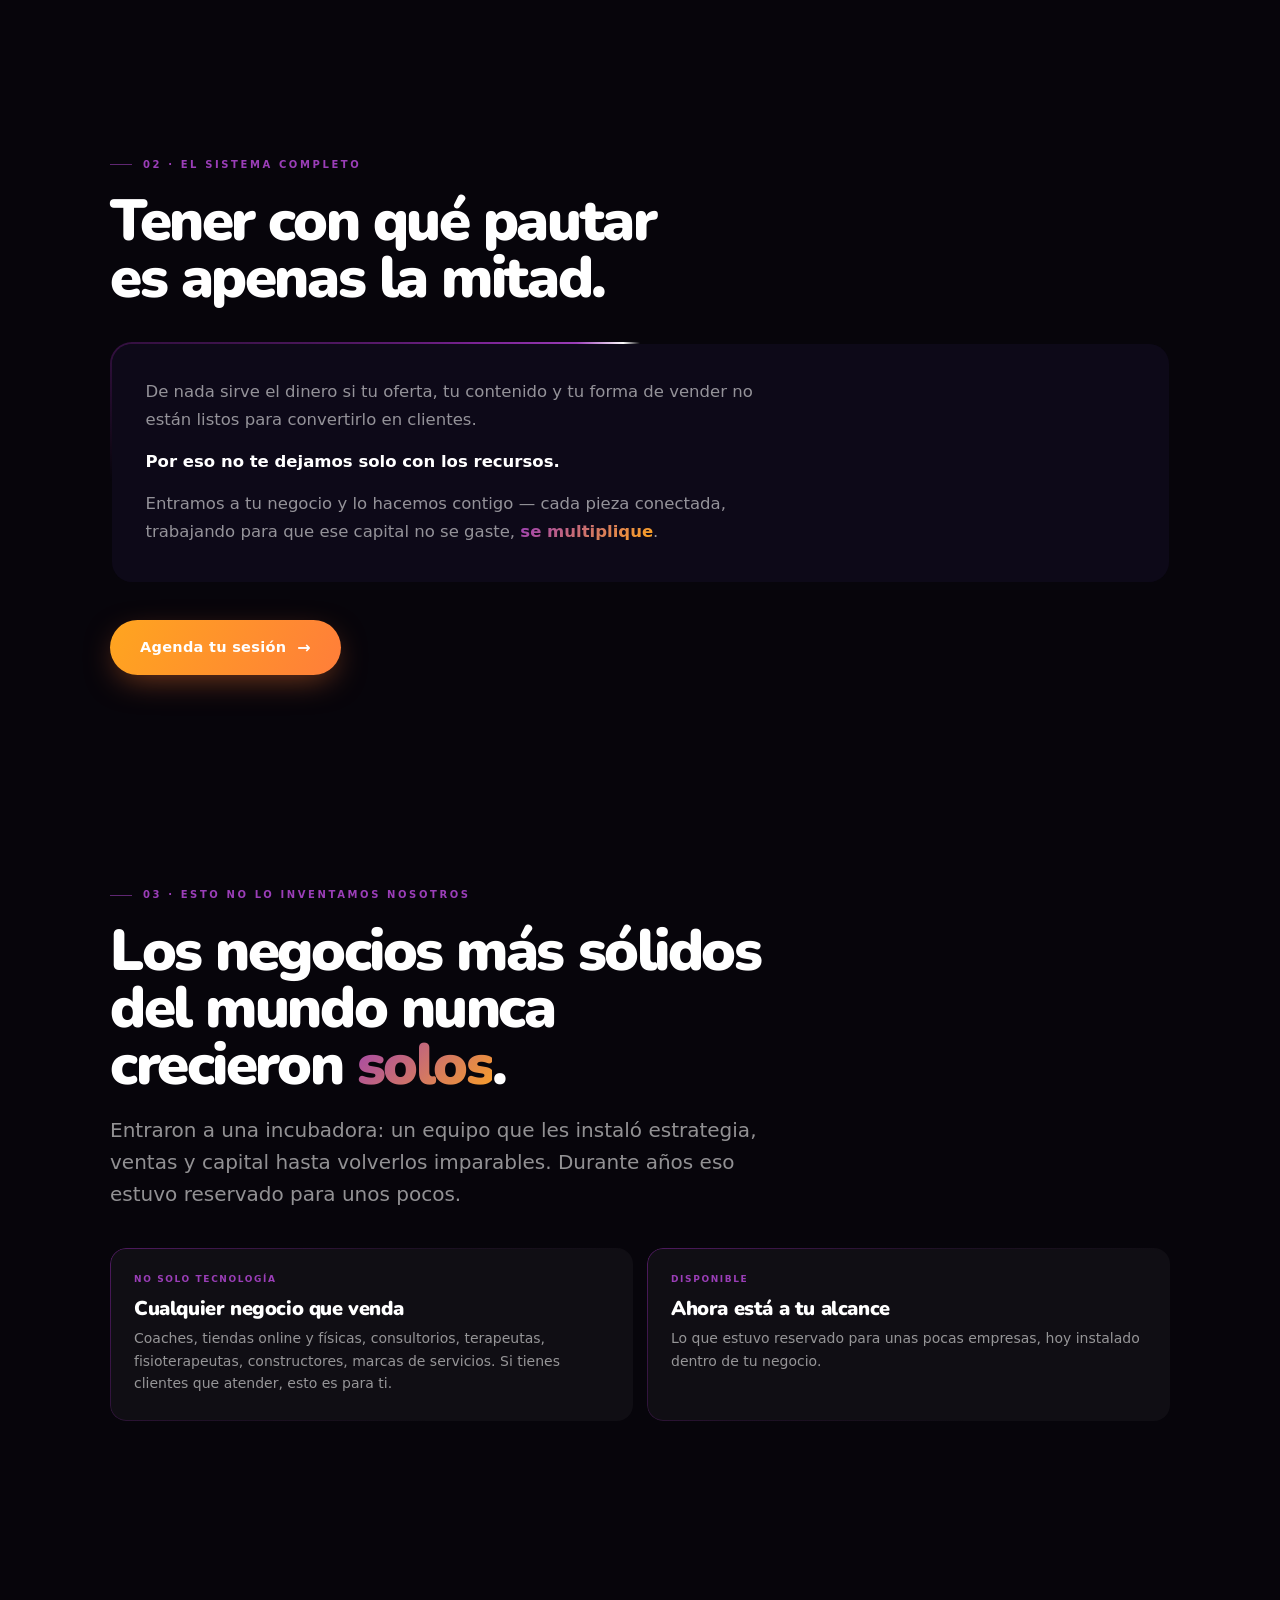
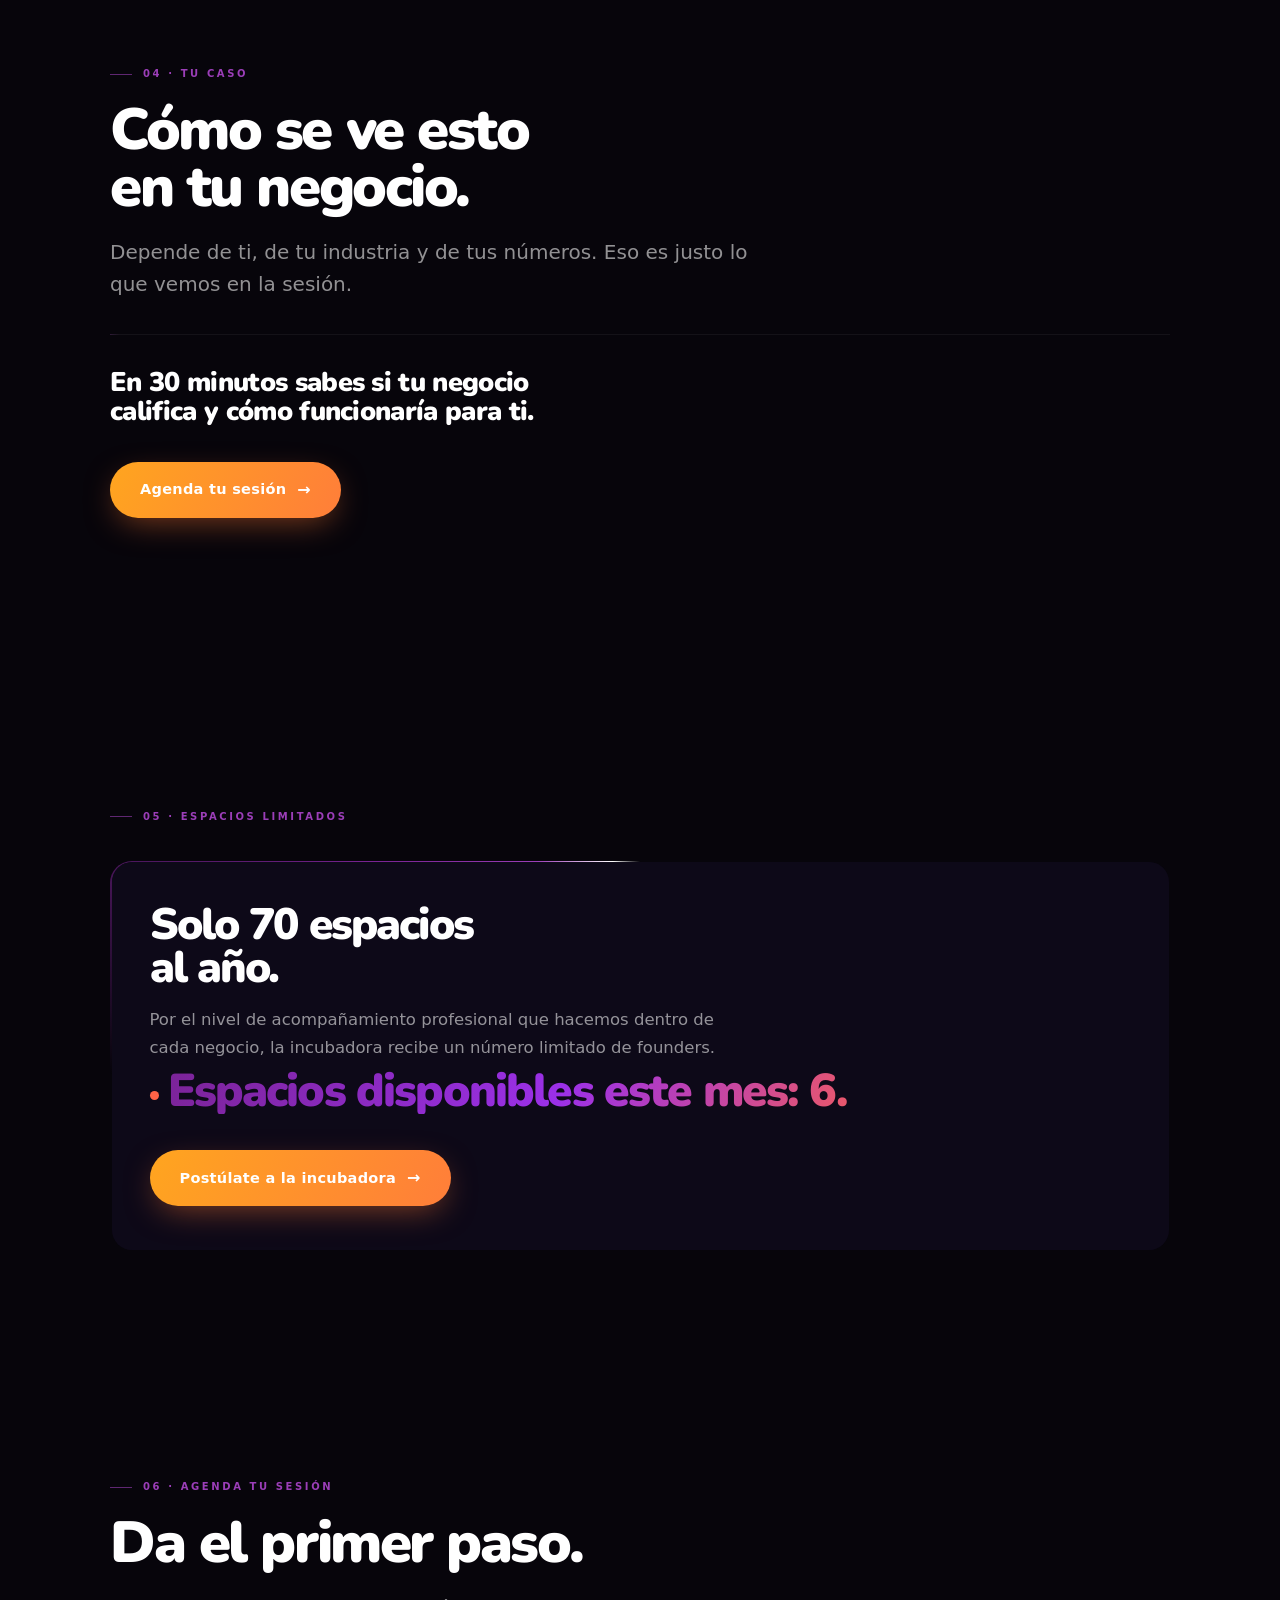
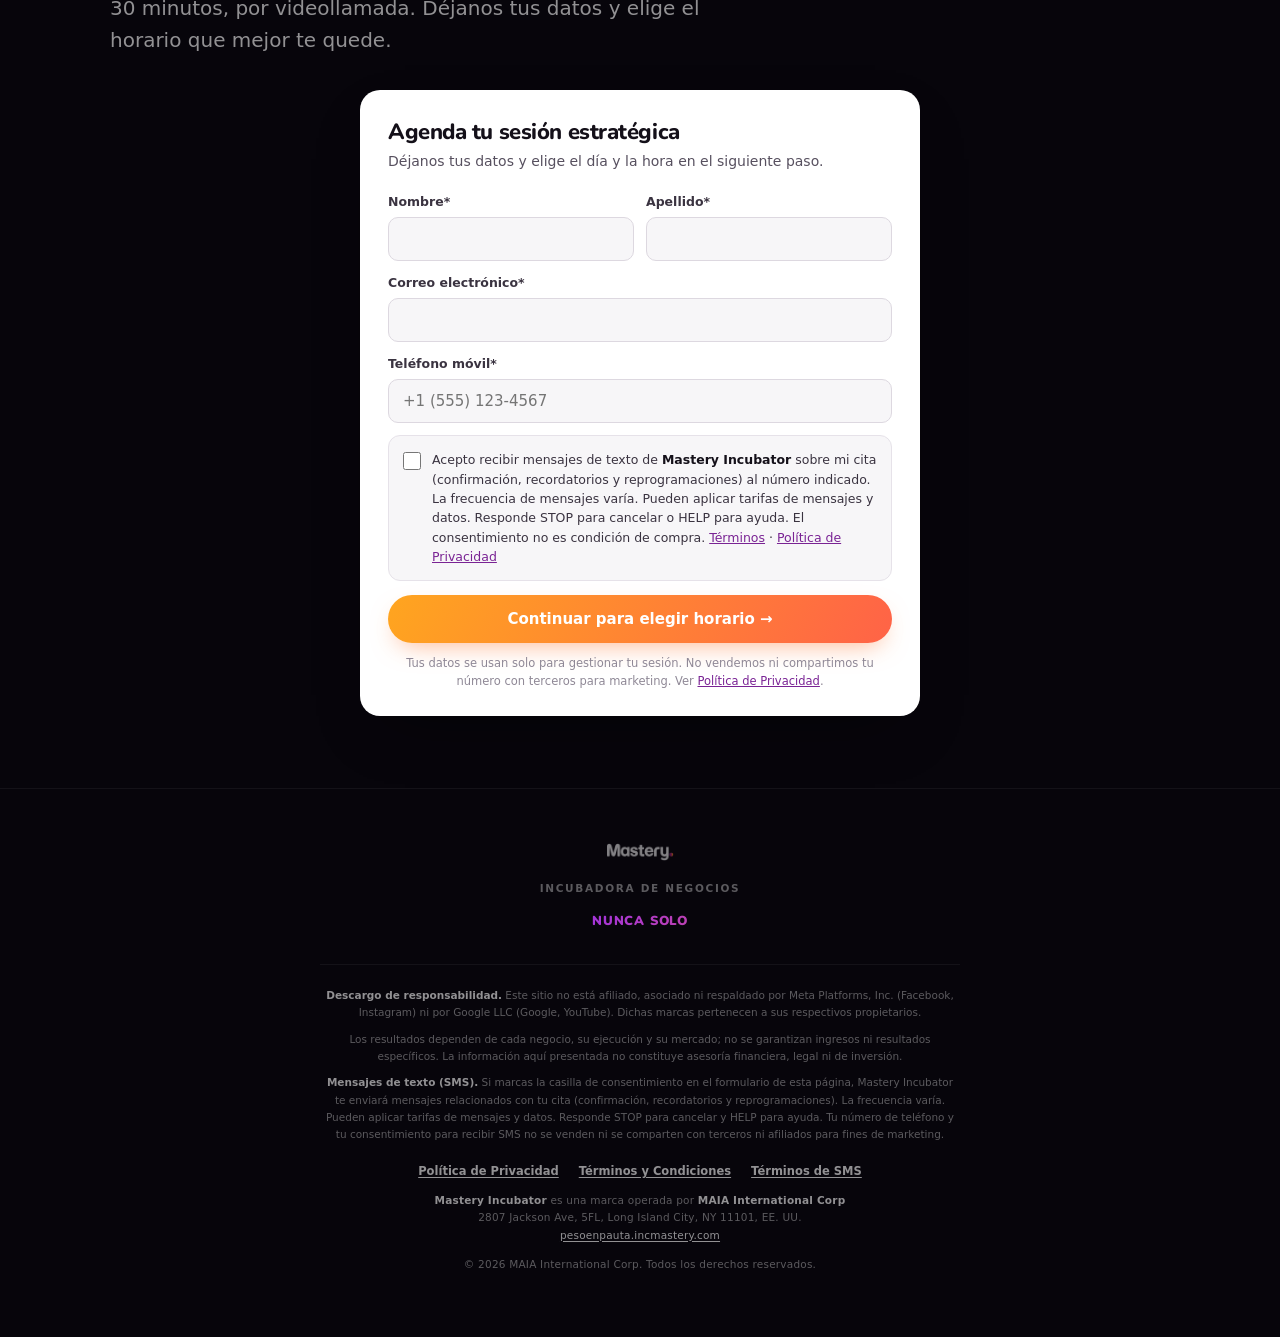
==== commit bfa28083: "171103" ====
--- a/index.html
+++ b/index.html
@@ -439,8 +439,8 @@
   /* ───── CONFIGURACIÓN ───── */
   var CALENDAR_URL = 'https://api.leadconnectorhq.com/widget/bookings/sesion-estrategica-mastery';
   var WEBHOOK_URL  = '';                 // ej: 'https://services.leadconnectorhq.com/hooks/XXXX/webhook-trigger/YYYY'
-  var PRIVACY_URL  = 'privacidad.html';  // en otras landings usa la URL completa: https://[DOMINIO]/privacidad.html
-  var TERMS_URL    = 'terminos.html#sms';// en otras landings usa la URL completa: https://[DOMINIO]/terminos.html#sms
+  var PRIVACY_URL  = 'privacidad.html';  // en otras landings usa la URL completa: https://pesoenpauta.incmastery.com/privacidad.html
+  var TERMS_URL    = 'terminos.html#sms';// en otras landings usa la URL completa: https://pesoenpauta.incmastery.com/terminos.html#sms
   /* ────────────────────────── */
 
   var form = document.getElementById('mx-form');
@@ -508,7 +508,7 @@
     </nav>
     <p class="legal-c"><strong>Mastery Incubator</strong> es una marca operada por <strong>MAIA International Corp</strong><br>
       2807 Jackson Ave, 5FL, Long Island City, NY 11101, EE. UU.<br>
-      <a href="mailto:[EMAIL]">[EMAIL]</a> · <a href="tel:[TELEFONO]">[TELEFONO]</a></p>
+      <a href="/">pesoenpauta.incmastery.com</a></p>
     <p class="legal-c">© 2026 MAIA International Corp. Todos los derechos reservados.</p>
   </div>
 </footer>
